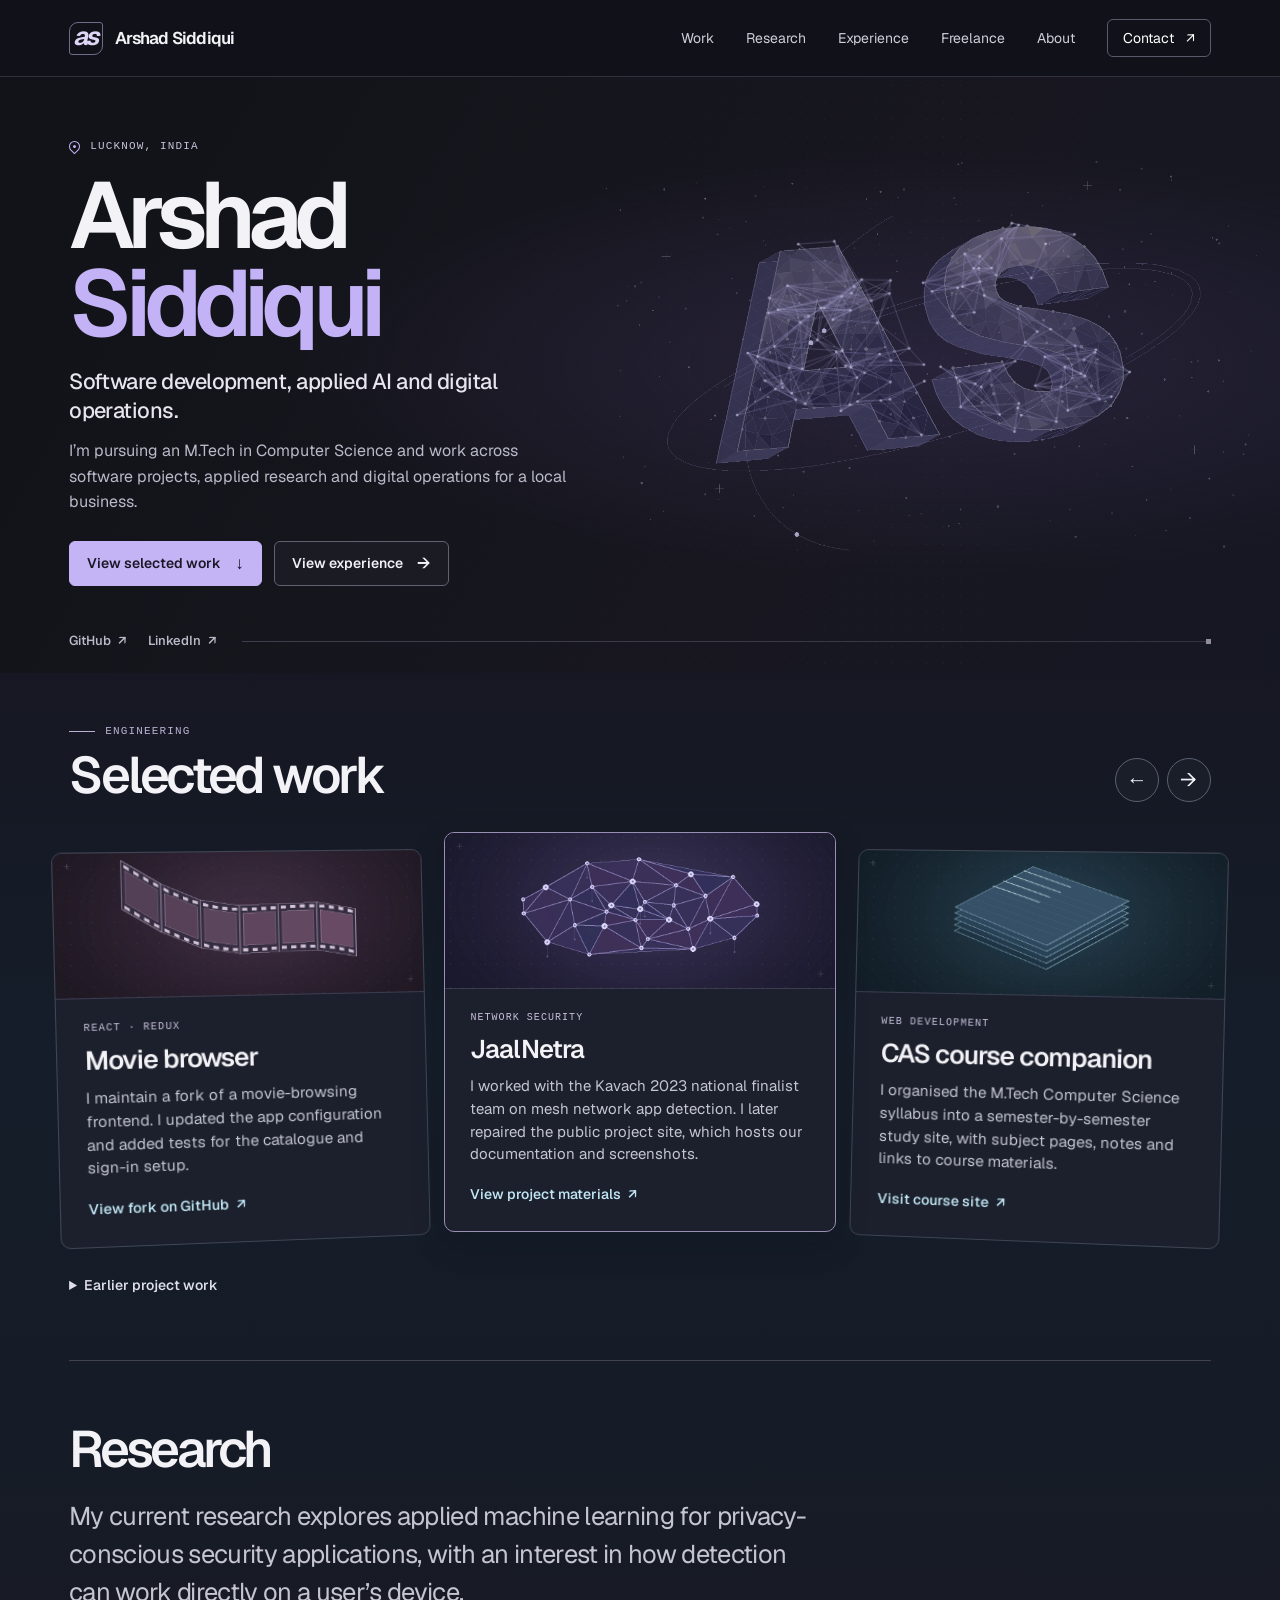
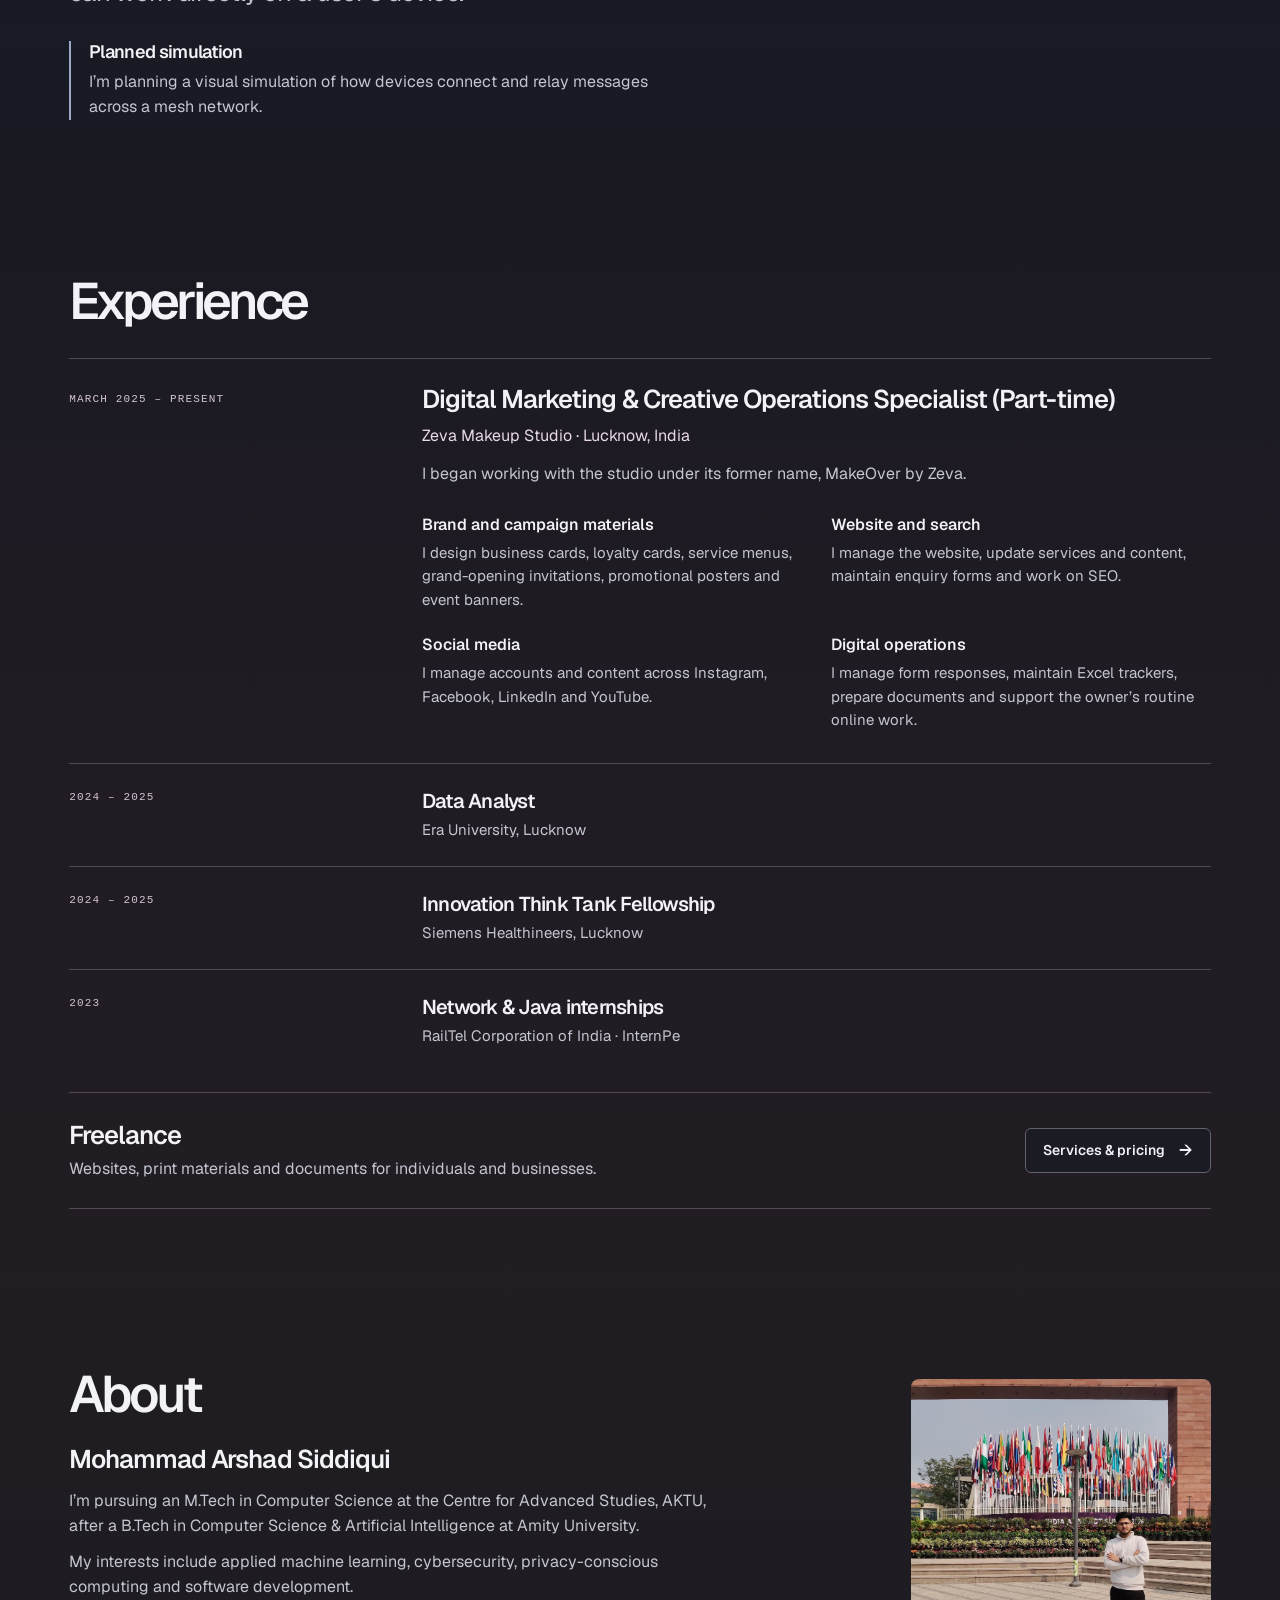
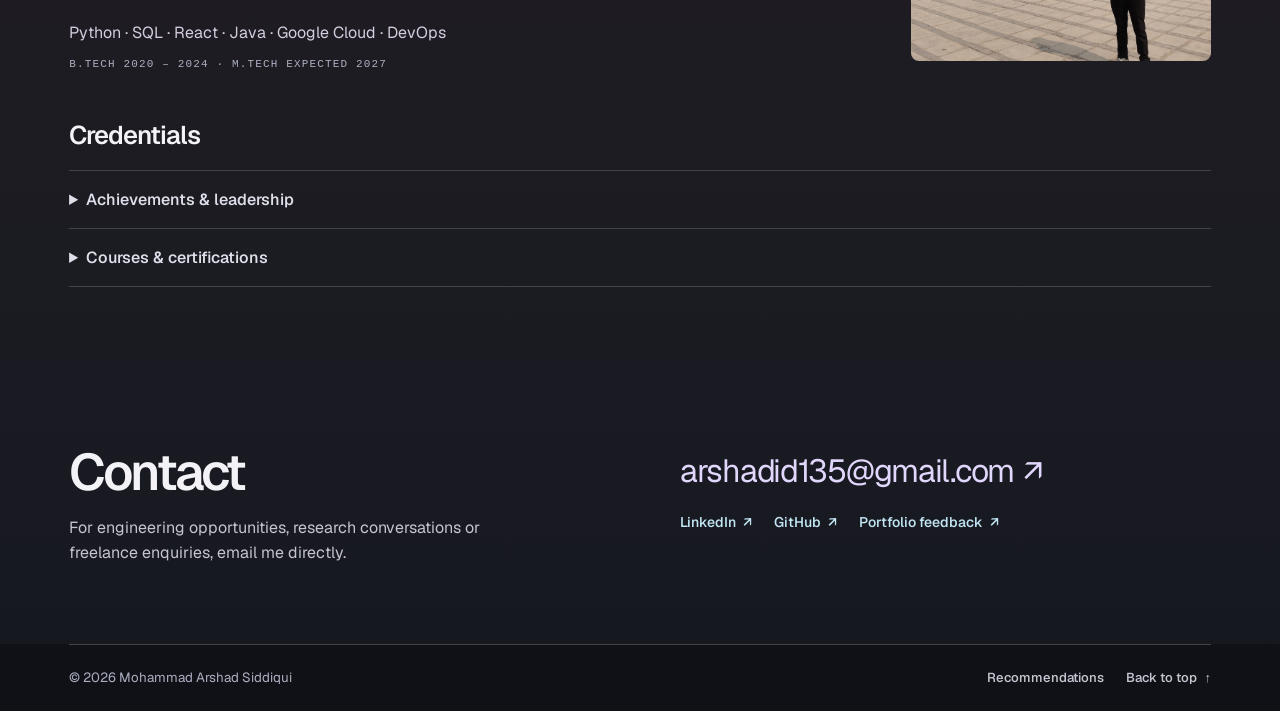
==== index.html @ 8e3adcab "Redesign portfolio for engineering and freelance review" ====
<!doctype html>
<html lang="en-IN">
<head>
  <meta charset="utf-8">
  <meta name="viewport" content="width=device-width, initial-scale=1">
  <meta name="theme-color" content="#111219">
  <meta name="description" content="Engineering projects, research, professional experience and freelance services by Arshad Siddiqui.">
  <title>Arshad Siddiqui — Software, applied AI and digital operations</title>
  <link rel="icon" href="assets/icon.png">
  <link rel="stylesheet" href="styles.css">
  <script src="site.js" defer></script>
  <script src="art.js" defer></script>
</head>
<body class="home-page" id="top">
  <a class="skip" href="#main">Skip to content</a>
  <header class="masthead">
    <div class="wrap mast-inner">
      <a class="brand" href="#top" aria-label="Arshad Siddiqui, home"><span class="brand-mark" aria-hidden="true">as</span> Arshad Siddiqui</a>
      <button type="button" class="menu-toggle" aria-expanded="false" aria-controls="primary-nav" hidden>Menu <span class="hamburger" aria-hidden="true"></span></button>
      <nav id="primary-nav" aria-label="Main navigation">
        <a href="#work">Work</a>
        <a href="#research">Research</a>
        <a href="#experience">Experience</a>
        <a href="freelance.html">Freelance</a>
        <a href="#about">About</a>
        <a href="#contact" class="nav-contact">Contact <span aria-hidden="true">↗</span></a>
      </nav>
    </div>
  </header>
  <main id="main">
    <section class="hero" aria-labelledby="hero-title">
      <div class="wrap hero-inner">
        <div class="hero-copy">
          <p class="location"><span class="locator" aria-hidden="true"></span> Lucknow, India</p>
          <h1 id="hero-title">Arshad<br><span>Siddiqui</span></h1>
          <p class="discipline">Software development, applied AI and digital operations.</p>
          <p class="intro">I’m pursuing an M.Tech in Computer Science and work across software projects, applied research and digital operations for a local business.</p>
          <div class="actions"><a class="button primary" href="#work">View selected work <span aria-hidden="true">↓</span></a><a class="button" href="#experience">View experience <span aria-hidden="true">→</span></a></div>
        </div>
        <div class="hero-art" aria-hidden="true">
          <img class="monogram" src="assets/monogram.webp" width="1240" height="840" alt="" fetchpriority="high">
          <canvas class="formation" width="620" height="420"></canvas>
        </div>
      </div>
      <div class="wrap hero-foot"><div><a class="text-link" href="https://github.com/Arshad9999">GitHub <span aria-hidden="true">↗</span></a><a class="text-link" href="https://www.linkedin.com/in/arshad-siddiqui-284048225/">LinkedIn <span aria-hidden="true">↗</span></a></div><span class="technical-line" aria-hidden="true"></span></div>
    </section>
    <div class="work-research">
      <div class="ribbon-lane" aria-hidden="true"><div class="ribbon-pin"><img src="assets/ribbon.webp" alt="" width="600" height="400" loading="lazy"><canvas width="600" height="400"></canvas></div></div>
      <section class="wrap work" id="work" aria-labelledby="work-title">
        <div class="section-head"><div><p class="section-kicker">Engineering</p><h2 id="work-title">Selected work</h2></div>
          <div class="gallery-controls" hidden><button type="button" data-step="-1" aria-label="Previous project">←</button><button type="button" data-step="1" aria-label="Next project">→</button></div>
        </div>
        <div class="gallery" role="region" aria-label="Selected engineering projects">
          <article class="project-card">
            <img class="project-art" src="assets/jaalnetra.webp" width="1080" height="432" loading="lazy" alt="">
            <div class="project-copy">
              <p class="meta">Network security</p>
              <h3>JaalNetra</h3>
              <p>I worked with the Kavach 2023 national finalist team on mesh network app detection. I later repaired the public project site, which hosts our documentation and screenshots.</p>
              <a class="text-link" href="https://github.com/Arshad9999/JaalNetra">View project materials <span aria-hidden="true">↗</span></a>
            </div>
            <button type="button" class="select-card" aria-label="Select JaalNetra" hidden></button>
          </article>
          <article class="project-card">
            <img class="project-art" src="assets/course-companion.webp" width="1080" height="432" loading="lazy" alt="">
            <div class="project-copy">
              <p class="meta">Web development</p>
              <h3>CAS course companion</h3>
              <p>I organised the M.Tech Computer Science syllabus into a semester-by-semester study site, with subject pages, notes and links to course materials.</p>
              <a class="text-link" href="https://arshad9999.github.io/MTech-Cse-CAS-Course/">Visit course site <span aria-hidden="true">↗</span></a>
            </div>
            <button type="button" class="select-card" aria-label="Select CAS course companion" hidden></button>
          </article>
          <article class="project-card">
            <img class="project-art" src="assets/movie-browser.webp" width="1080" height="432" loading="lazy" alt="">
            <div class="project-copy">
              <p class="meta">React · Redux</p>
              <h3>Movie browser</h3>
              <p>I maintain a fork of a movie-browsing frontend. I updated the app configuration and added tests for the catalogue and sign-in setup.</p>
              <a class="text-link" href="https://github.com/Arshad9999/netflix2.0">View fork on GitHub <span aria-hidden="true">↗</span></a>
            </div>
            <button type="button" class="select-card" aria-label="Select Movie browser" hidden></button>
          </article>
        </div>
        <p class="sr-only gallery-status" aria-live="polite" aria-atomic="true"></p>
        <details class="earlier"><summary>Earlier project work</summary><p>I explored resource allocation for a Ministry of Steel supply-chain problem in the Smart India Hackathon, and machine learning classification for Parkinson’s and heart disease prediction.</p></details>
      </section>
      <section class="research wrap" id="research">
        <div class="research-copy"><h2>Research</h2>
          <p class="lead">My current research explores applied machine learning for privacy-conscious security applications, with an interest in how detection can work directly on a user’s device.</p>
          <div class="planned"><h3>Planned simulation</h3><p>I’m planning a visual simulation of how devices connect and relay messages across a mesh network.</p></div>
        </div>
      </section>
    </div>
    <section class="experience section" id="experience">
      <div class="wrap"><span id="journey"></span><h2>Experience</h2>
        <article class="role">
          <div class="role-date"><span class="meta">March 2025 – Present</span></div>
          <div><h3>Digital Marketing &amp; Creative Operations Specialist (Part-time)</h3>
            <p class="employer">Zeva Makeup Studio · Lucknow, India</p>
            <p>I began working with the studio under its former name, MakeOver by Zeva.</p>
            <dl class="scope">
              <div><dt>Brand and campaign materials</dt><dd>I design business cards, loyalty cards, service menus, grand-opening invitations, promotional posters and event banners.</dd></div>
              <div><dt>Website and search</dt><dd>I manage the website, update services and content, maintain enquiry forms and work on SEO.</dd></div>
              <div><dt>Social media</dt><dd>I manage accounts and content across Instagram, Facebook, LinkedIn and YouTube.</dd></div>
              <div><dt>Digital operations</dt><dd>I manage form responses, maintain Excel trackers, prepare documents and support the owner’s routine online work.</dd></div>
            </dl>
          </div>
        </article>
        <div class="history">
          <div><span class="meta">2024 – 2025</span><div><h3>Data Analyst</h3><p>Era University, Lucknow</p></div></div>
          <div><span class="meta">2024 – 2025</span><div><h3>Innovation Think Tank Fellowship</h3><p>Siemens Healthineers, Lucknow</p></div></div>
          <div><span class="meta">2023</span><div><h3>Network &amp; Java internships</h3><p>RailTel Corporation of India · InternPe</p></div></div>
        </div>
        <div class="freelance-band"><div><h3>Freelance</h3><p>Websites, print materials and documents for individuals and businesses.</p></div><a class="button" href="freelance.html">Services &amp; pricing <span aria-hidden="true">→</span></a></div>
      </div>
    </section>
    <section class="section about" id="about"><div class="wrap">
      <div class="bio"><div><h2>About</h2><h3>Mohammad Arshad Siddiqui</h3>
        <p>I’m pursuing an M.Tech in Computer Science at the Centre for Advanced Studies, AKTU, after a B.Tech in Computer Science &amp; Artificial Intelligence at Amity University.</p>
        <p>My interests include applied machine learning, cybersecurity, privacy-conscious computing and software development.</p>
        <p class="tools-list">Python · SQL · React · Java · Google Cloud · DevOps</p>
        <p class="meta">B.Tech 2020 – 2024 · M.Tech expected 2027</p></div>
        <img src="arshad.jpeg" alt="Arshad Siddiqui at Bharat Mandapam in New Delhi" width="320" height="340" loading="lazy">
      </div>
      <div class="credentials" id="credentials"><h3>Credentials</h3>
        <details><summary>Achievements &amp; leadership</summary><ul class="credential-list">
          <li><strong>National finalist, team project</strong><span>National Kavach Cybersecurity Hackathon 2023</span></li>
          <li><strong>Winner</strong><span>Innovation Think Tank Capacity Building Program 2024 · Siemens Healthineers Global &amp; Era University</span></li>
          <li><strong>2nd runner-up</strong><span>WRO Olympiad · WRO Hellas &amp; Regional Science City</span></li>
          <li><strong>Alumni representative</strong><span>Invited guest of honor at Amity University Convocation</span></li>
          <li><strong>Participant</strong><span>INDIA AI Pre-Summit Engagement 2026</span></li>
          <li><strong>Campus head coordinator</strong><span>Regional Science City, Lucknow campus</span></li>
          <li><strong>Assistant to Dr. Sudhir Srivastava</strong><span>CAS-AKTU, Lucknow</span></li>
        </ul></details>
        <details><summary>Courses &amp; certifications</summary><p>These links open the provider’s course or programme page.</p><ul class="credential-list certifications">
          <li><a href="https://www.coursera.org/professional-certificates/google-data-analytics" target="_blank" rel="noopener noreferrer"><strong>Google Data Analytics Specialization</strong><span>Google &amp; Coursera ↗</span></a></li>
          <li><a href="https://www.coursera.org/professional-certificates/ibm-data-science" target="_blank" rel="noopener noreferrer"><strong>IBM Data Science</strong><span>IBM &amp; Coursera ↗</span></a></li>
          <li><a href="https://www.coursera.org/professional-certificates/meta-front-end-developer" target="_blank" rel="noopener noreferrer"><strong>Meta Front-End Developer</strong><span>Meta &amp; Coursera ↗</span></a></li>
          <li><a href="https://analytics.google.com/analytics/academy/" target="_blank" rel="noopener noreferrer"><strong>Advanced Google Analytics</strong><span>Google Analytics Academy ↗</span></a></li>
          <li><a href="https://www.udemy.com/course/decodingdevops/" target="_blank" rel="noopener noreferrer"><strong>DevOps Beginners to Advanced</strong><span>Udemy ↗</span></a></li>
          <li><a href="https://www.coursera.org/specializations/python-3-programming" target="_blank" rel="noopener noreferrer"><strong>Python 3 Programming Specialization</strong><span>University of Michigan &amp; Coursera ↗</span></a></li>
          <li><a href="https://codered.eccouncil.org/course/ethical-hacking-essentials" target="_blank" rel="noopener noreferrer"><strong>Ethical Hacking Essentials</strong><span>EC-Council ↗</span></a></li>
          <li><a href="https://www.netacad.com/courses/os-it/ndg-linux-essentials" target="_blank" rel="noopener noreferrer"><strong>Linux Training — NDG Linux Essentials</strong><span>Cisco Networking Academy ↗</span></a></li>
        </ul></details>
      </div>
    </div></section>
    <section class="section contact" id="contact"><div class="wrap contact-grid">
      <div><h2>Contact</h2><p>For engineering opportunities, research conversations or freelance enquiries, email me directly.</p></div>
      <div><a class="email" href="mailto:arshadid135@gmail.com">arshadid135@gmail.com <span aria-hidden="true">↗</span></a>
      <div class="links"><a class="text-link" href="https://www.linkedin.com/in/arshad-siddiqui-284048225/">LinkedIn <span aria-hidden="true">↗</span></a><a class="text-link" href="https://github.com/Arshad9999">GitHub <span aria-hidden="true">↗</span></a><a class="text-link" href="https://docs.google.com/forms/d/e/1FAIpQLSdee4cFiQqP_PG-kN9KWzv3sLzrkK9yNofzLFvuTc5yZTrLYQ/viewform?usp=publish-editor">Portfolio feedback <span aria-hidden="true">↗</span></a></div></div>
    </div></section>
  </main>
  <footer class="wrap site-footer">
    <small>© 2026 Mohammad Arshad Siddiqui</small>
    <div><a href="recommendations.html">Recommendations</a><a href="#top">Back to top <span aria-hidden="true">↑</span></a></div>
  </footer>
</body>
</html>
---- styles.css ----
@font-face {
  font-family: Geist;
  src: url("assets/geist-latin.woff2") format("woff2");
  font-style: normal;
  font-weight: 100 900;
  font-display: swap;
}
:root {
  color-scheme: dark;
  --ink: #101117;
  --text: #f3f2f6;
  --body: #c4c5d0;
  --quiet: #acafc1;
  --lavender: #c3b3f6;
  --ice: #c1e5f3;
  --line: #41424e;
  --gutter: clamp(20px, 5.4vw, 88px);
  --mono: ui-monospace, "SFMono-Regular", Consolas, monospace;
}
* { box-sizing: border-box; }
html { scroll-padding-top: 20px; }
body { margin: 0; font: 400 16px/1.58 Geist, Arial, sans-serif; color: var(--text); background: var(--ink); }
.wrap { width: min(1240px, calc(100% - var(--gutter) * 2)); margin-inline: auto; }
img, canvas { display: block; max-width: 100%; }
a { color: var(--ice); text-underline-offset: .22em; }
a:hover { color: white; }
button { color: inherit; font: inherit; cursor: pointer; }
[hidden] { display: none !important; }
:focus-visible { outline: 3px solid #a4efff; outline-offset: 4px; }
::selection { background: #ac99db; color: #15121e; }
h1, h2, h3, p, dl, dd { margin: 0; }
h1, h2, h3 { text-wrap: balance; }
h1, h2 { font-weight: 575; line-height: 1.03; letter-spacing: -.061em; }
h2 { font-size: clamp(36px, 4vw, 58px); }
h3 { font-size: clamp(20px, 2vw, 29px); line-height: 1.22; font-weight: 580; letter-spacing: -.038em; }
p, dd { color: var(--body); }
.sr-only, .skip:not(:focus) { position: absolute; height: 1px; width: 1px; padding: 0; overflow: hidden; clip-path: inset(50%); white-space: nowrap; }
.skip:focus { position: fixed; left: 1rem; top: 1rem; z-index: 10; background: var(--ink); padding: .7rem 1rem; }
.masthead { background: #111219; border-bottom: 1px solid #30313c; position: relative; z-index: 5; }
.mast-inner { min-height: 76px; display: flex; align-items: center; justify-content: space-between; gap: 26px; }
.brand { color: var(--text); display: inline-flex; align-items: center; gap: 12px; text-decoration: none; font-size: 17px; font-weight: 620; letter-spacing: -.045em; white-space: nowrap; }
.brand-mark { width: 34px; height: 33px; border: 1px solid #716b89; color: #dfd5f7; border-radius: 9px 3px; display: grid; place-items: center; line-height: 1; padding-right: 4px; padding-bottom: 3px; font-size: 25px; font-style: italic; letter-spacing: -.13em; font-weight: 650; }
#primary-nav { display: flex; align-items: center; gap: clamp(17px, 2.5vw, 37px); }
#primary-nav a { min-height: 44px; display: inline-flex; align-items: center; font-size: 14px; color: #ceced8; text-decoration: none; }
#primary-nav a:hover, #primary-nav a[aria-current] { color: var(--lavender); text-decoration: underline; }
#primary-nav .nav-contact { min-height: 38px; gap: 12px; padding: 4px 15px; border: 1px solid #5b596a; border-radius: 6px; color: white; }
.menu-toggle { display: none; }
.hero {
  background: radial-gradient(ellipse at 73% 48%, #28233a 0%, transparent 48%), linear-gradient(120deg,#121319 10%,#181720 65%,#151723 100%);
  position: relative; overflow: clip;
}
.hero::before { content: ""; position: absolute; inset: 0; pointer-events: none; background-image: radial-gradient(#8c89a333 .7px,transparent .8px); background-size: 17px 17px; mask-image: linear-gradient(92deg,transparent 20%,#0009 73%,transparent); }
.hero-inner { display: grid; grid-template-columns: 1fr 1fr; align-items: center; position: relative; padding-block: clamp(42px,4.8vw,74px) clamp(32px,3.5vw,58px); }
.hero-copy { z-index: 1; }
.location, .meta, .section-kicker, .rec-tag { font: 500 11px/1.5 var(--mono); text-transform: uppercase; letter-spacing: .105em; color: var(--quiet); }
.location { display: flex; align-items: center; gap: 10px; color: #c9c2d9; }
.locator { width: 11px; height: 11px; display: inline-block; border: 1px solid var(--lavender); border-radius: 50% 50% 50% 0; transform: rotate(-45deg); position: relative; }
.locator::after { content: ""; position: absolute; inset: 3px; background: var(--lavender); border-radius: 50%; }
.hero h1 { margin: 17px 0 19px; font-size: clamp(78px, 7.3vw, 115px); line-height: .94; letter-spacing: -.072em; font-weight: 620; }
.hero h1 span { color: var(--lavender); }
.discipline { font-size: clamp(19px,1.7vw,25px); line-height: 1.35; color: #e8e5ef; max-width: 500px; letter-spacing: -.025em; font-weight: 480; }
.intro { color: #b9b9c9; margin-top: 13px; max-width: 500px; line-height: 1.58; }
.actions, .links { display: flex; flex-wrap: wrap; gap: 12px; align-items: center; }
.hero .actions, .sub-hero .actions { margin-top: 27px; }
.button { display: inline-flex; min-height: 45px; align-items: center; justify-content: center; gap: 14px; border: 1px solid #626170; border-radius: 6px; padding: 9px 17px; color: #f3f0f9; background: #1b1b24; font-size: 14px; font-weight: 570; line-height: 1.4; text-decoration: none; }
.button span { font-size: 17px; }
.button:hover { background: #302d3d; border-color: #a398ba; }
.button.primary { background: #c5b4f5; border-color: #c5b4f5; color: #191625; }
.button.primary:hover { background: #ddd0ff; }
.hero-art { width: 114%; margin-left: -6%; position: relative; aspect-ratio: 620/420; pointer-events: none; background: url("assets/construction.webp") center/contain no-repeat; }
.hero-art img, .hero-art canvas { position: absolute; inset: 0; width: 100%; height: 100%; }
.hero-foot { position: relative; display: flex; align-items: center; gap: 26px; padding-bottom: 22px; }
.hero-foot > div, .links { display: flex; gap: 22px; }
.text-link, .site-footer a { display: inline-flex; align-items: center; gap: 7px; color: var(--ice); font-weight: 540; font-size: 14px; text-decoration: none; }
.text-link:hover, .site-footer a:hover { text-decoration: underline; }
.hero-foot .text-link { color: #bcbac9; font-size: 13px; }
.technical-line { display: block; flex: 1; height: 1px; background: linear-gradient(90deg,#403e4b,#33333f); position: relative; }
.technical-line::after { content: ""; position: absolute; right: 0; bottom: -2px; background: #918b9e; width: 5px; height: 5px; }
.work-research { background: linear-gradient(#161722,#141d29 31%,#151c27 65%,#1a1922); position: relative; isolation: isolate; overflow: clip; }
.work { padding-block: 50px 52px; position: relative; }
.section-head { display: flex; align-items: end; justify-content: space-between; gap: 20px; margin-bottom: 30px; }
.section-kicker { display: flex; align-items: center; gap: 10px; color: #b9b0d4; margin-bottom: 9px; }
.section-kicker::before { content: ""; width: 26px; height: 1px; background: #b9b0d4; }
.gallery-controls { display: flex; gap: 8px; }
.gallery-controls button { min-height: 44px; min-width: 44px; border-radius: 50%; border: 1px solid #5b6172; background: #191e29; color: var(--text); font-size: 21px; line-height: 1; }
.gallery-controls button:hover { border-color: var(--lavender); background: #303342; }
.gallery { display: grid; grid-template-columns: repeat(3,minmax(0,1fr)); gap: 16px; align-items: stretch; perspective: 1600px; }
.project-card { border: 1px solid #404655; border-radius: 10px; overflow: hidden; background: #1b202c; position: relative; }
.project-art { width: 100%; height: auto; aspect-ratio: 2.5; object-fit: cover; border-bottom: 1px solid #3c3c50; }
.project-copy { padding: 21px clamp(17px,2vw,28px) 24px; }
.project-copy .meta { font-size: 10px; color: #c7bfdc; margin-bottom: 9px; }
.project-copy h3 { margin-bottom: 10px; }
.project-copy > p:not(.meta) { font-size: 15px; line-height: 1.52; }
.project-copy .text-link { margin-top: 17px; }
.select-card { position: absolute; inset: 0; border: 0; border-radius: inherit; background: transparent; }
.select-card:focus-visible { outline-offset: -5px; }
.project-card:has(.select-card:hover:not([hidden])) { border-color: #9c9aad; }
.earlier { margin-top: 30px; max-width: 700px; }
summary { cursor: pointer; color: #dfdfeb; padding-block: 12px; font-weight: 550; }
.earlier summary { font-size: 14px; }
details p { padding: 0 0 15px; }
.ribbon-lane { position: absolute; inset: 0 0 0 auto; width: 30%; pointer-events: none; z-index: -1; }
.ribbon-pin { position: sticky; top: 17vh; width: 105%; margin-left: 18%; aspect-ratio: 3/2; }
.ribbon-pin img, .ribbon-pin canvas { position: absolute; inset: 0; width: 100%; height: 100%; object-fit: contain; }
.research { border-top: 1px solid var(--line); padding-block: 62px 76px; }
.research-copy { width: min(66%,740px); }
.lead { font-size: clamp(20px,2vw,29px); letter-spacing: -.026em; line-height: 1.47; }
.research .lead { margin: 23px 0 30px; }
.planned { padding-left: 18px; border-left: 2px solid #9aa9ca; max-width: 600px; }
.planned h3 { font-size: 18px; margin-bottom: 6px; }
.section { padding-block: clamp(50px,6.2vw,92px); }
.experience { background: linear-gradient(#1a1922,#211c24 55%,#211d22); }
.role, .history > div { display: grid; grid-template-columns: minmax(160px,.75fr) minmax(0,2fr); gap: 5%; border-top: 1px solid #504852; padding-block: 25px; }
.role { margin-top: 30px; }
.role h3 { max-width: 730px; }
.role-date .meta, .history .meta { color: #d4c4d3; }
.employer { margin: 8px 0 13px; color: #e7d9e5; }
.scope { display: grid; grid-template-columns: 1fr 1fr; gap: 20px 30px; margin-block: 25px 6px; }
.scope dt { font-weight: 570; margin-bottom: 4px; }
.scope dd, .history p { font-size: 15px; }
.history h3 { font-size: 20px; margin-bottom: 4px; }
.freelance-band { display: flex; align-items: center; justify-content: space-between; gap: 22px; padding: 27px 0; border-block: 1px solid #514a53; margin-top: 20px; }
.freelance-band h3 { margin-bottom: 4px; }
.freelance-band .button { flex-shrink: 0; }
.about { background: linear-gradient(#211d22,#1a1b22); }
.bio { display: grid; grid-template-columns: minmax(0,1.4fr) minmax(0,.66fr); gap: clamp(24px,8vw,125px); align-items: center; }
.bio h3 { margin: 24px 0 12px; }
.bio p { max-width: 650px; margin-top: 11px; }
.bio img { justify-self: end; width: min(100%,300px); height: clamp(215px,22vw,305px); object-fit: cover; object-position: 50% 43%; border-radius: 8px; }
.bio .tools-list { color: #d6ccdf; margin-top: 20px; }
.credentials { margin-top: 48px; }
.credentials h3 { margin-bottom: 18px; }
.credentials details { border-top: 1px solid var(--line); }
.credentials details:last-child { border-bottom: 1px solid var(--line); }
.credentials summary { padding-block: 16px; }
.credential-list { display: grid; grid-template-columns: 1fr 1fr; gap: 15px 25px; margin: 0; padding: 4px 0 22px; list-style: none; }
.credential-list strong, .credential-list span { display: block; }
.credential-list strong { font-weight: 570; }
.credential-list span { color: var(--quiet); font-size: 14px; }
.certifications a { text-decoration: none; }
.certifications a:hover { text-decoration: underline; }
.contact { background: linear-gradient(#1a1b22,#161820); }
.contact-grid, .split-heading { display: grid; grid-template-columns: 1fr 1fr; align-items: start; gap: 7%; }
.contact h2 { margin-bottom: 16px; }
.contact p { max-width: 450px; }
.email { display: inline-flex; align-items: center; gap: 9px; color: #e1d6fb; font-size: clamp(19px,2.5vw,34px); text-decoration: none; letter-spacing: -.04em; }
.contact .links { margin-top: 15px; }
.site-footer { display: flex; align-items: center; justify-content: space-between; gap: 16px; padding-block: 22px; border-top: 1px solid var(--line); color: var(--quiet); }
.site-footer > div { display: flex; gap: 22px; }
.site-footer a { color: var(--body); font-size: 13px; }
.freelance-page { background: linear-gradient(145deg,#171720,#251f28 40%,#171a22); }
.sub-hero, .rec-intro { padding: clamp(48px,7vw,110px) 0 43px; }
.sub-hero h1, .rec-intro h1 { font-size: clamp(42px,6.5vw,92px); margin-bottom: 21px; overflow-wrap: anywhere; }
.sub-hero .lead { max-width: 750px; }
.sub-section { border-top: 1px solid var(--line); padding-block: 40px 60px; }
.split-heading { align-items: end; margin-bottom: 25px; }
.service-list { border-top: 1px solid var(--line); }
.service { padding: 21px 0; border-bottom: 1px solid var(--line); display: flex; align-items: start; justify-content: space-between; gap: 20px; }
.service h3, .booking-steps h3 { font-size: 22px; margin-bottom: 5px; }
.service strong { font-weight: 550; color: #e6d4ee; white-space: nowrap; }
.fine-print, .terms { max-width: 790px; margin-top: 22px; }
.booking-steps { display: grid; grid-template-columns: 1fr 1fr; gap: 6%; border-block: 1px solid var(--line); padding-block: 25px; }
.booking-steps .button { margin-top: 15px; }
.upi-id { margin-top: 12px; }
.upi-id strong { font: 500 14px/1.5 var(--mono); color: var(--text); }
.terms + .links { margin-top: 15px; }
.recommendations-page { background: linear-gradient(#171720,#17202a 55%,#1b1921); }
.rec-wrap { width: min(1240px, calc(100% - var(--gutter) * 2)); margin-inline: auto; }
.rec-intro { max-width: 870px; padding-bottom: 0; }
.rec-intro > p { max-width: 720px; margin-bottom: 10px; }
.rec-notice { font-size: 14px; color: var(--quiet); }
.rec-nav, .rec-links { display: flex; flex-wrap: wrap; gap: 10px 20px; }
.rec-nav { padding: 25px 0 36px; }
.rec-nav a, .rec-links a, .rec-source a { color: var(--ice); font-size: 14px; }
.rec-section { padding: 35px 0; border-top: 1px solid var(--line); }
.rec-heading { display: flex; justify-content: space-between; align-items: end; gap: 20px; margin-bottom: 16px; }
.rec-heading h2, .rec-feedback h2 { font-size: clamp(27px,3vw,43px); margin-bottom: 10px; }
.rec-grid { display: grid; grid-template-columns: repeat(auto-fit,minmax(min(100%,240px),1fr)); gap: 15px; }
.rec-card { background: #1c222d; border: 1px solid var(--line); border-radius: 8px; padding: 20px; }
.rec-card h3 { font-size: 20px; margin: 7px 0; }
.rec-links { margin-top: 15px; }
.rec-feedback { padding: 30px 0 50px; border-top: 1px solid var(--line); }
.rec-feedback .button { margin-top: 15px; }
@media (min-width: 821px) {
  .gallery.ready { grid-template-columns: 1fr 1.1fr 1fr; gap: 18px; align-items: center; }
  .ready .project-card { grid-row: 1; }
  .project-card[data-slot="left"] { grid-column: 1; transform: translateY(10px) rotateY(7deg) rotateZ(-1.4deg); transform-origin: right center; }
  .project-card[data-slot="center"] { grid-column: 2; border-color: #998eb3; z-index: 1; box-shadow: 0 12px 32px #080b142b; }
  .project-card[data-slot="right"] { grid-column: 3; transform: translateY(10px) rotateY(-7deg) rotateZ(1.4deg); transform-origin: left center; }
}
@media (max-width: 820px) {
  .mast-inner { min-height: 62px; flex-wrap: wrap; gap: 0 15px; }
  .mast-inner:has(.menu-toggle[hidden]) { padding-block: 10px; }
  .menu-toggle { display: flex; align-items: center; gap: 9px; min-height: 44px; padding: 6px 2px 6px 12px; background: transparent; border: 0; font-size: 14px; }
  .hamburger { width: 18px; height: 8px; border-block: 1px solid currentColor; }
  #primary-nav { flex-wrap: wrap; justify-content: flex-start; gap: 0 20px; flex-basis: 100%; }
  .menu-toggle:not([hidden])[aria-expanded="false"] + #primary-nav { display: none; }
  .menu-toggle[aria-expanded="true"] + #primary-nav { padding-bottom: 12px; }
  .hero-inner { grid-template-columns: 1.16fr .84fr; }
  .hero h1 { font-size: clamp(60px,9.4vw,80px); }
  .gallery, .gallery.ready { grid-template-columns: 1fr; }
  .project-card { display: grid; grid-template-columns: .8fr 1fr; align-items: stretch; }
  .project-art { height: 100%; object-fit: cover; border-bottom: 0; }
  .gallery-controls, .select-card { display: none; }
  .ribbon-lane { width: 33%; }
}
@media (max-width: 620px) {
  :root { --gutter: 20px; }
  .hero-inner { display: block; padding: 32px 0 23px; }
  .hero h1 { font-size: clamp(53px,12.7vw,77px); margin: 17px 0 18px; }
  .hero-art { position: absolute; right: -9px; top: 31px; width: 45%; max-width: 225px; margin: 0; }
  .hero-copy { position: relative; }
  .discipline { font-size: 19px; max-width: 400px; }
  .intro { font-size: 15px; margin-top: 10px; }
  .hero .actions { margin-top: 20px; gap: 8px; }
  .button { padding: 9px 12px; gap: 8px; font-size: 13px; }
  .hero-foot { padding-bottom: 17px; gap: 16px; }
  .work { padding-block: 35px; }
  .section-head { margin-bottom: 20px; }
  .gallery { gap: 18px; }
  .project-card { display: block; }
  .project-art { height: auto; border-bottom: 1px solid var(--line); }
  .project-copy { padding: 18px; }
  .ribbon-lane { top: auto; bottom: 0; height: 94px; width: 155px; right: var(--gutter); }
  .ribbon-pin { position: static; width: 100%; height: 100%; margin: 0; }
  .research { padding-block: 36px 104px; }
  .research-copy { width: 100%; }
  .scope, .role, .history > div, .bio, .credential-list, .contact-grid, .split-heading, .booking-steps { grid-template-columns: 1fr; gap: 15px; }
  .history > div { gap: 6px; }
  .freelance-band, .site-footer, .rec-heading { flex-direction: column; align-items: flex-start; }
  .bio img { justify-self: start; height: 210px; max-width: 250px; }
  .booking-steps { gap: 26px; }
  .service { flex-direction: column; gap: 6px; }
  .links { gap: 16px; }
  .rec-intro h1 { font-size: clamp(31px,8.4vw,51px); }
}
@media (prefers-reduced-motion: reduce) {
  *, *::before, *::after { scroll-behavior: auto !important; }
  .formation { display: none; }
}
.project-copy .text-link { position: relative; z-index: 1; }

@media (max-width: 360px) {
  .hero .actions .button { padding-inline: 9px; gap: 6px; font-size: 12px; }
}
@media (min-width: 621px) and (prefers-reduced-motion: reduce), (min-width: 621px) and (max-width: 820px) {
  .ribbon-lane { inset: auto 0 50px auto; }
  .ribbon-pin { position: relative; top: auto; }
}
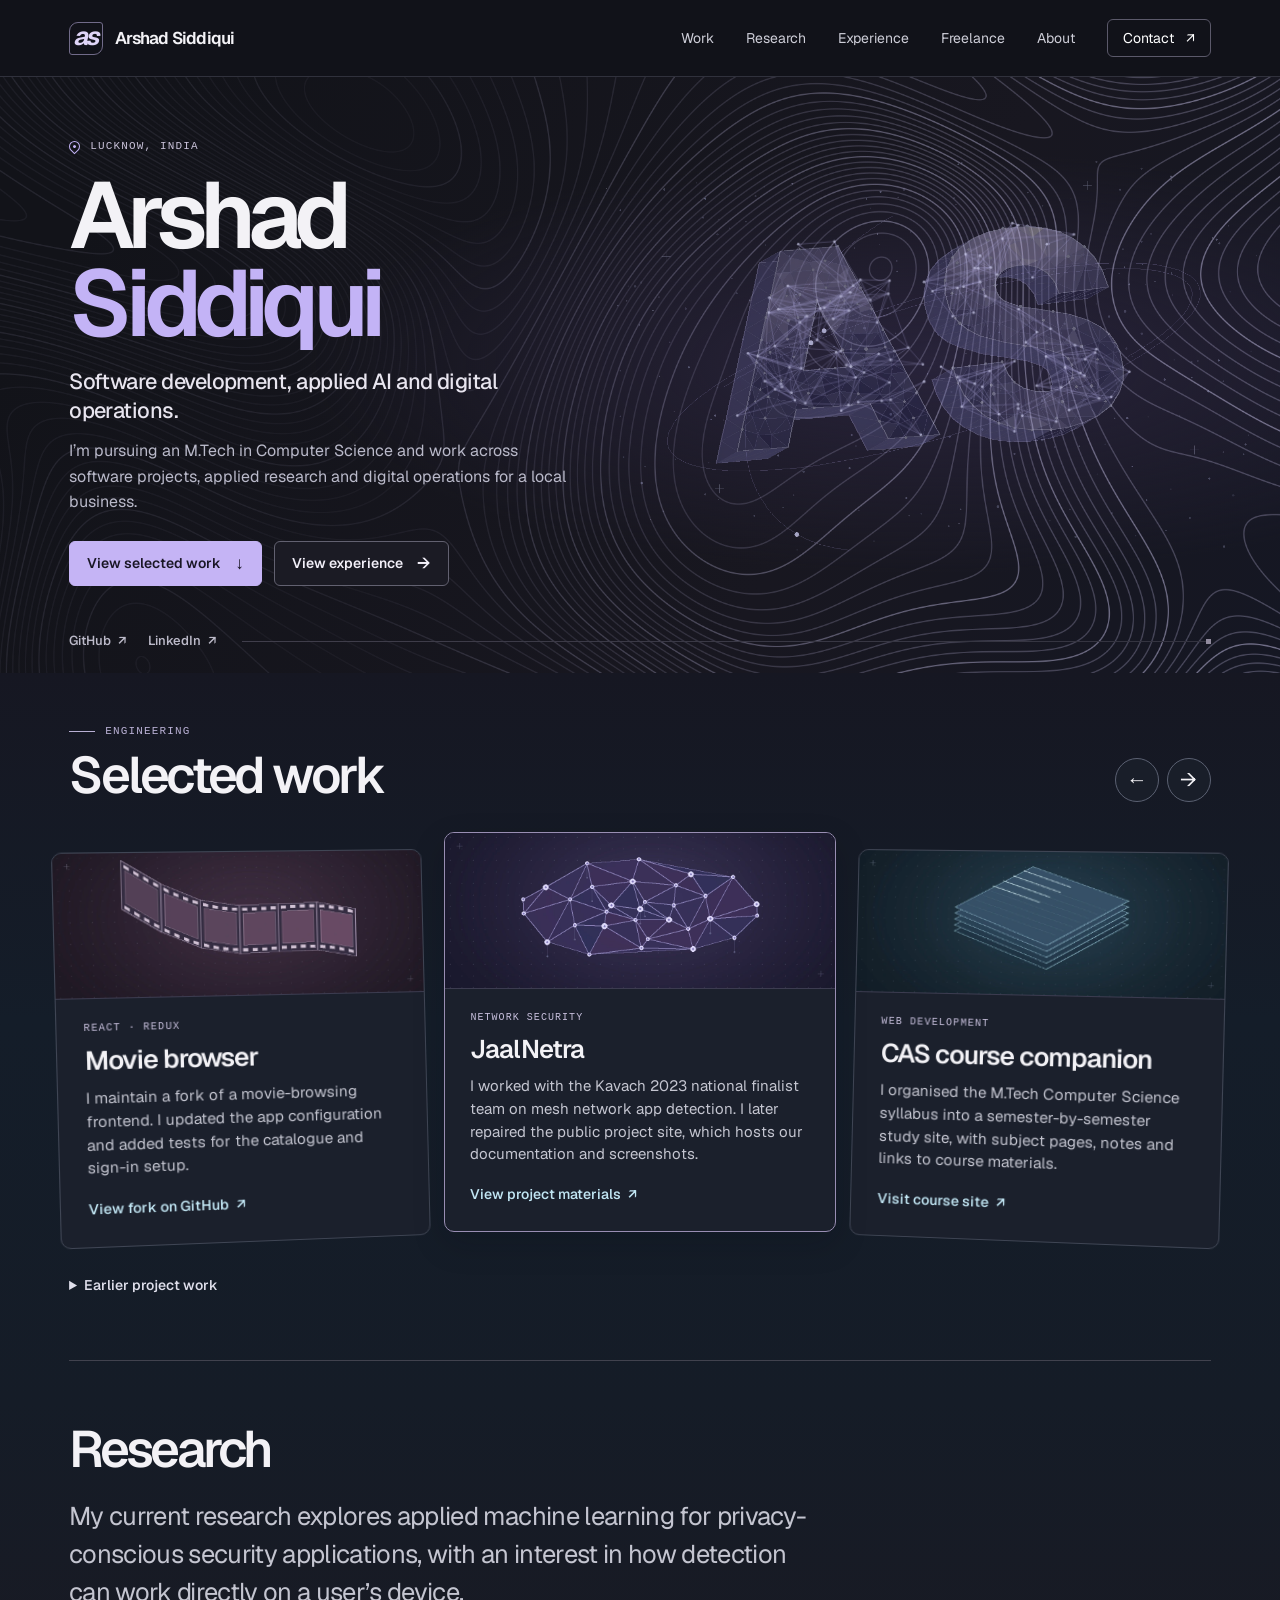
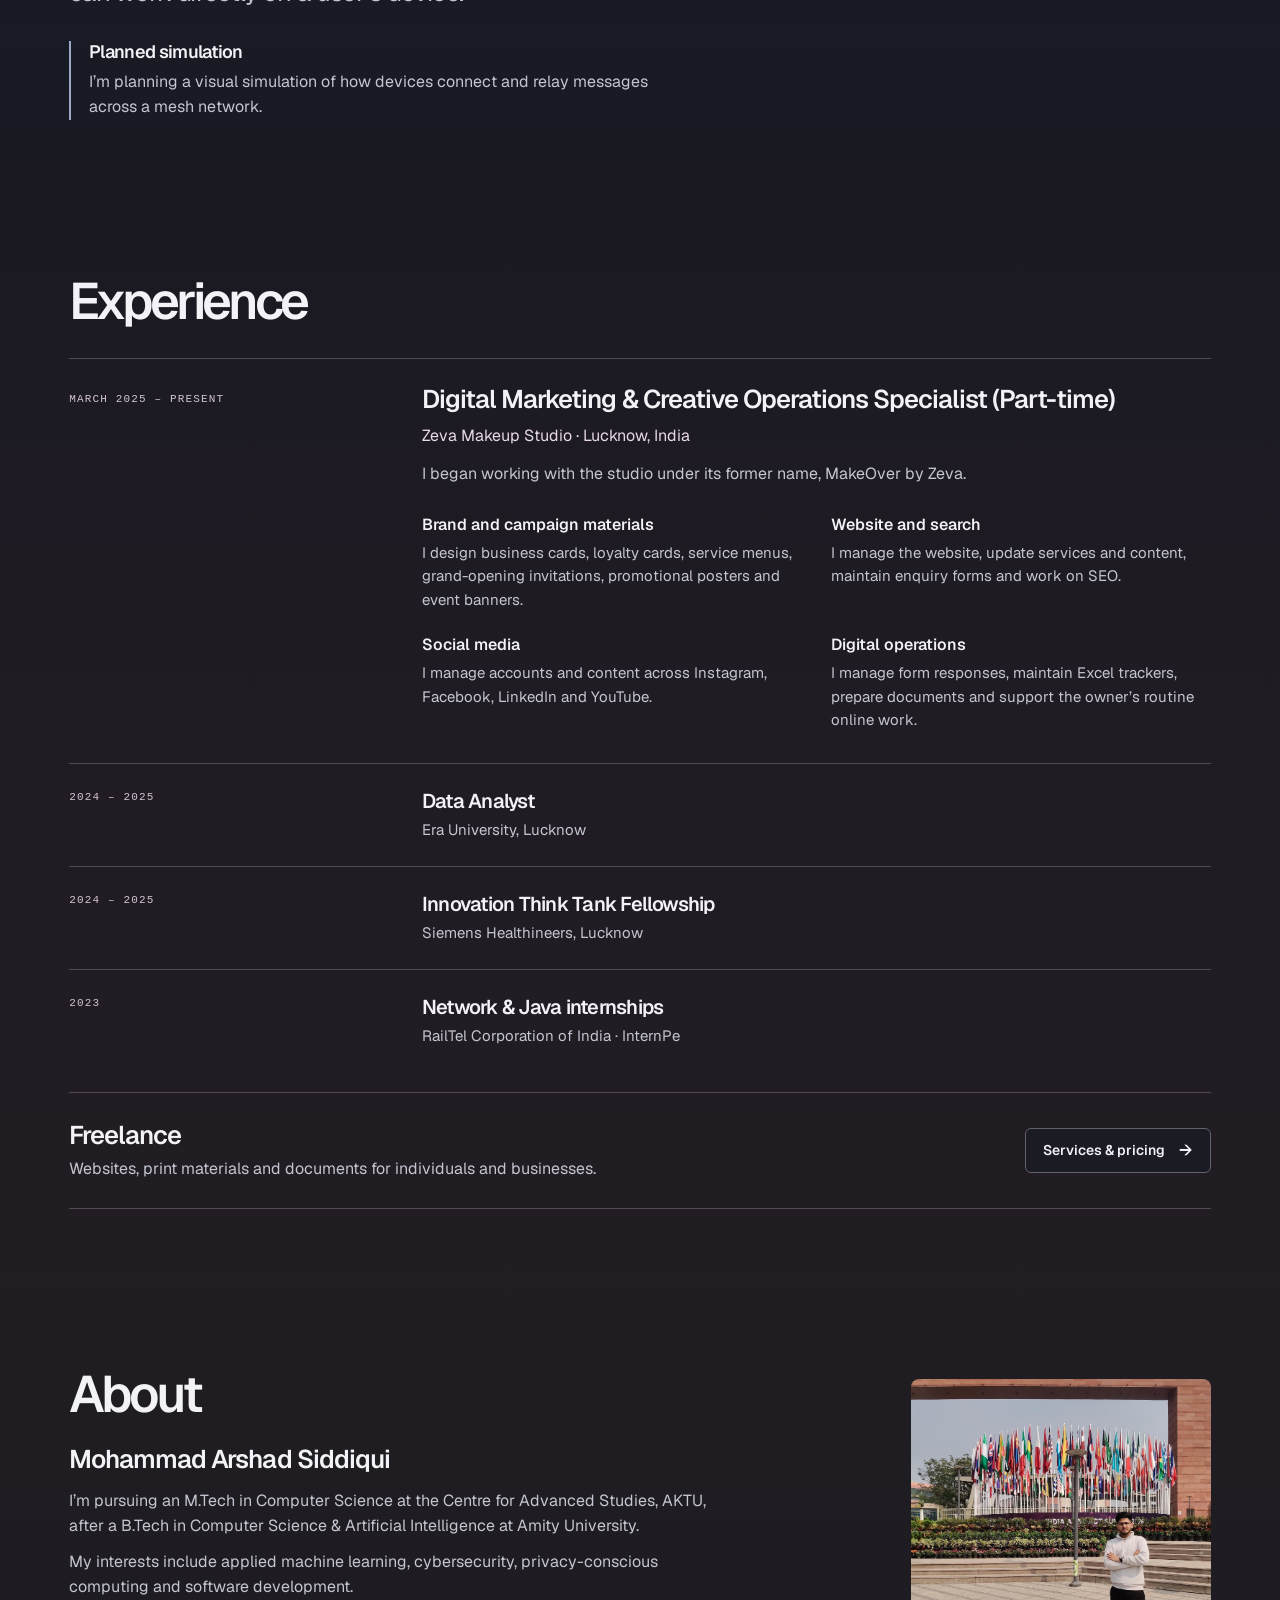
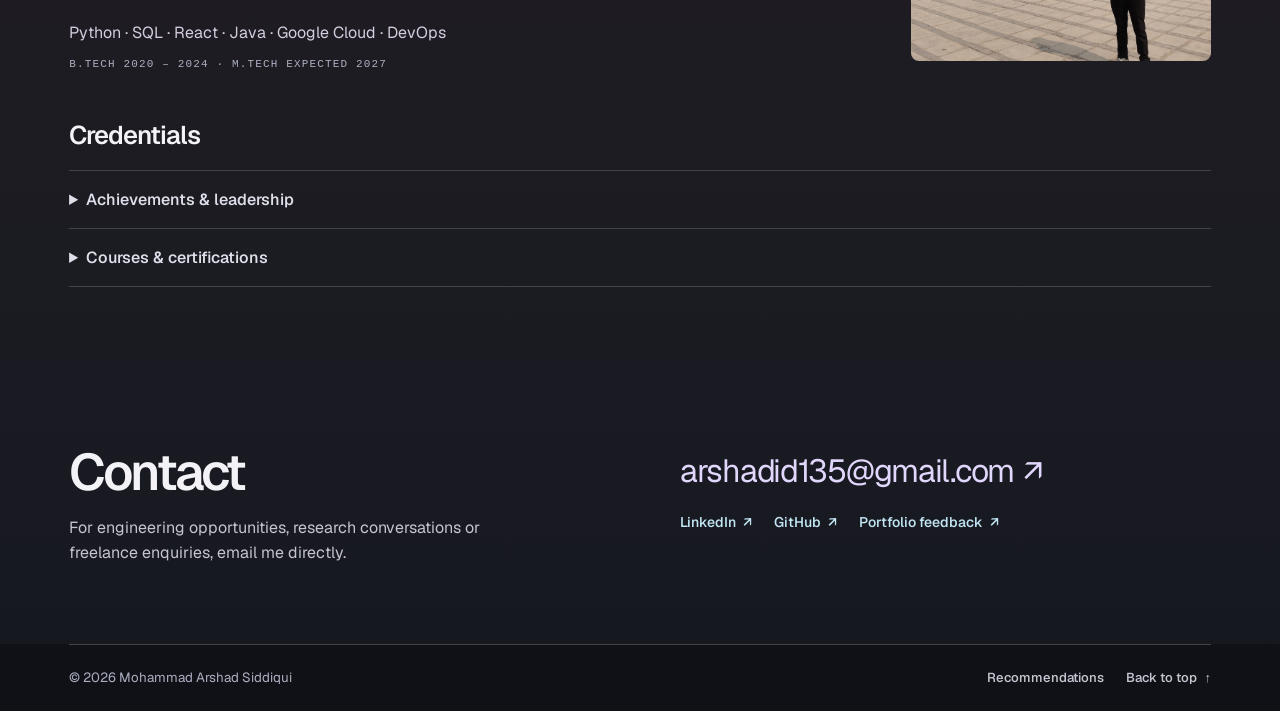
==== commit ffc61a6e: "Add contour-map hero and interactive pixel portrait" ====
--- a/index.html
+++ b/index.html
@@ -121,7 +121,11 @@
         <p>My interests include applied machine learning, cybersecurity, privacy-conscious computing and software development.</p>
         <p class="tools-list">Python · SQL · React · Java · Google Cloud · DevOps</p>
         <p class="meta">B.Tech 2020 – 2024 · M.Tech expected 2027</p></div>
-        <img src="arshad.jpeg" alt="Arshad Siddiqui at Bharat Mandapam in New Delhi" width="320" height="340" loading="lazy">
+        <div class="portrait">
+          <img src="arshad.jpeg" alt="Arshad Siddiqui at Bharat Mandapam in New Delhi" width="320" height="340" loading="lazy">
+          <canvas aria-hidden="true" hidden></canvas>
+          <button type="button" aria-label="Animate portrait pixels" hidden></button>
+        </div>
       </div>
       <div class="credentials" id="credentials"><h3>Credentials</h3>
         <details><summary>Achievements &amp; leadership</summary><ul class="credential-list">
--- a/styles.css
+++ b/styles.css
@@ -49,7 +49,14 @@
   background: radial-gradient(ellipse at 73% 48%, #28233a 0%, transparent 48%), linear-gradient(120deg,#121319 10%,#181720 65%,#151723 100%);
   position: relative; overflow: clip;
 }
-.hero::before { content: ""; position: absolute; inset: 0; pointer-events: none; background-image: radial-gradient(#8c89a333 .7px,transparent .8px); background-size: 17px 17px; mask-image: linear-gradient(92deg,transparent 20%,#0009 73%,transparent); }
+/* A static contour map stays visible when motion is reduced or scripts are unavailable. */
+.hero::before {
+  content: ""; position: absolute; inset: -18px; pointer-events: none;
+  background: url("assets/contours.webp") 68% center / cover no-repeat;
+  mask-image: linear-gradient(98deg, #0003 0%, #0002 32%, #000b 70%, #000e);
+  transform: translate(var(--contour-x, 0px), var(--contour-y, 0px));
+  transition: transform .6s ease-out;
+}
 .hero-inner { display: grid; grid-template-columns: 1fr 1fr; align-items: center; position: relative; padding-block: clamp(42px,4.8vw,74px) clamp(32px,3.5vw,58px); }
 .hero-copy { z-index: 1; }
 .location, .meta, .section-kicker, .rec-tag { font: 500 11px/1.5 var(--mono); text-transform: uppercase; letter-spacing: .105em; color: var(--quiet); }
@@ -126,7 +133,14 @@
 .bio { display: grid; grid-template-columns: minmax(0,1.4fr) minmax(0,.66fr); gap: clamp(24px,8vw,125px); align-items: center; }
 .bio h3 { margin: 24px 0 12px; }
 .bio p { max-width: 650px; margin-top: 11px; }
-.bio img { justify-self: end; width: min(100%,300px); height: clamp(215px,22vw,305px); object-fit: cover; object-position: 50% 43%; border-radius: 8px; }
+.portrait { position: relative; justify-self: end; width: min(100%,300px); height: clamp(215px,22vw,305px); }
+.portrait img, .portrait canvas, .portrait button { position: absolute; inset: 0; width: 100%; height: 100%; border-radius: 8px; }
+.portrait img { object-fit: cover; object-position: 50% 43%; }
+.portrait button { border: 0; background: transparent; padding: 0; }
+.portrait.scattering img { opacity: 0; }
+@media (prefers-reduced-motion: reduce) {
+  .hero::before { transform: none; transition: none; }
+}
 .bio .tools-list { color: #d6ccdf; margin-top: 20px; }
 .credentials { margin-top: 48px; }
 .credentials h3 { margin-bottom: 18px; }
@@ -208,6 +222,7 @@
   :root { --gutter: 20px; }
   .hero-inner { display: block; padding: 32px 0 23px; }
   .hero h1 { font-size: clamp(53px,12.7vw,77px); margin: 17px 0 18px; }
+  .hero::before { mask-image: linear-gradient(162deg,#000b,#0002 47%,#0005); }
   .hero-art { position: absolute; right: -9px; top: 31px; width: 45%; max-width: 225px; margin: 0; }
   .hero-copy { position: relative; }
   .discipline { font-size: 19px; max-width: 400px; }
@@ -228,7 +243,7 @@
   .scope, .role, .history > div, .bio, .credential-list, .contact-grid, .split-heading, .booking-steps { grid-template-columns: 1fr; gap: 15px; }
   .history > div { gap: 6px; }
   .freelance-band, .site-footer, .rec-heading { flex-direction: column; align-items: flex-start; }
-  .bio img { justify-self: start; height: 210px; max-width: 250px; }
+  .portrait { justify-self: start; height: 210px; max-width: 250px; }
   .booking-steps { gap: 26px; }
   .service { flex-direction: column; gap: 6px; }
   .links { gap: 16px; }
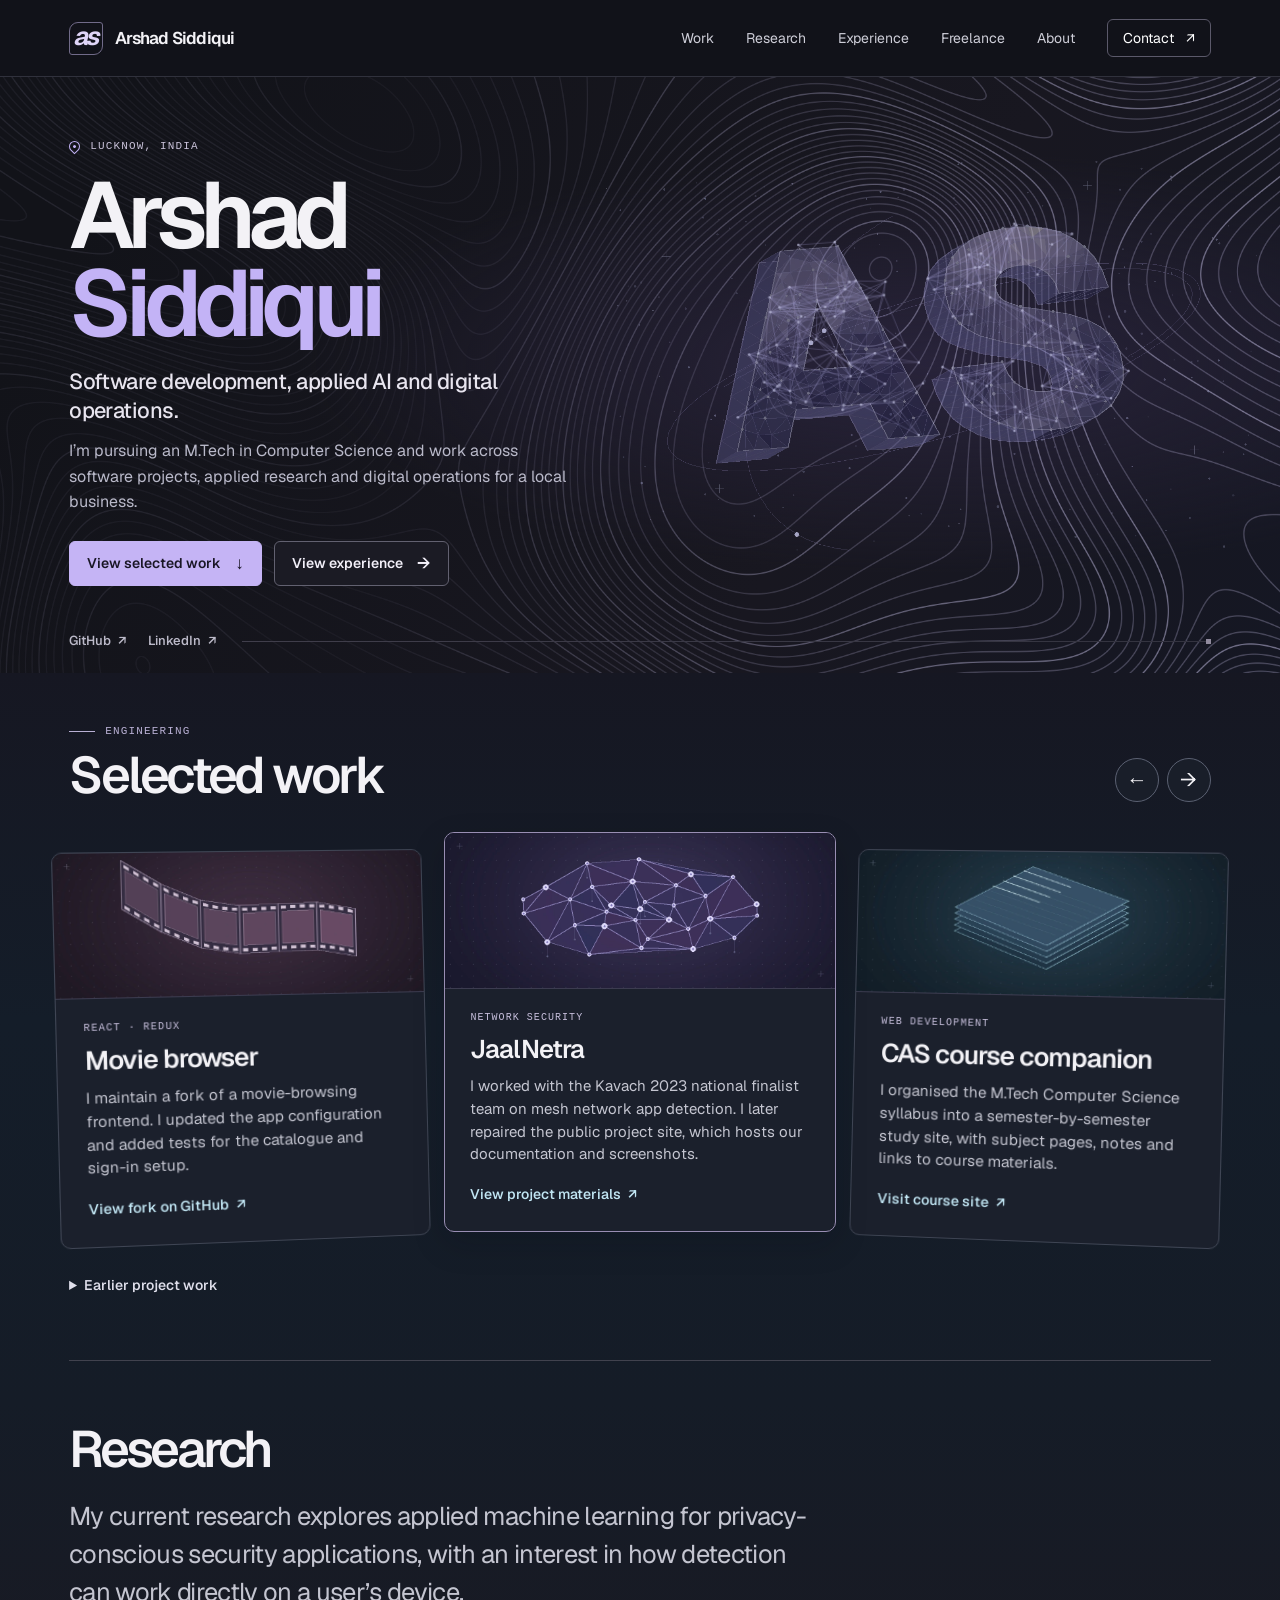
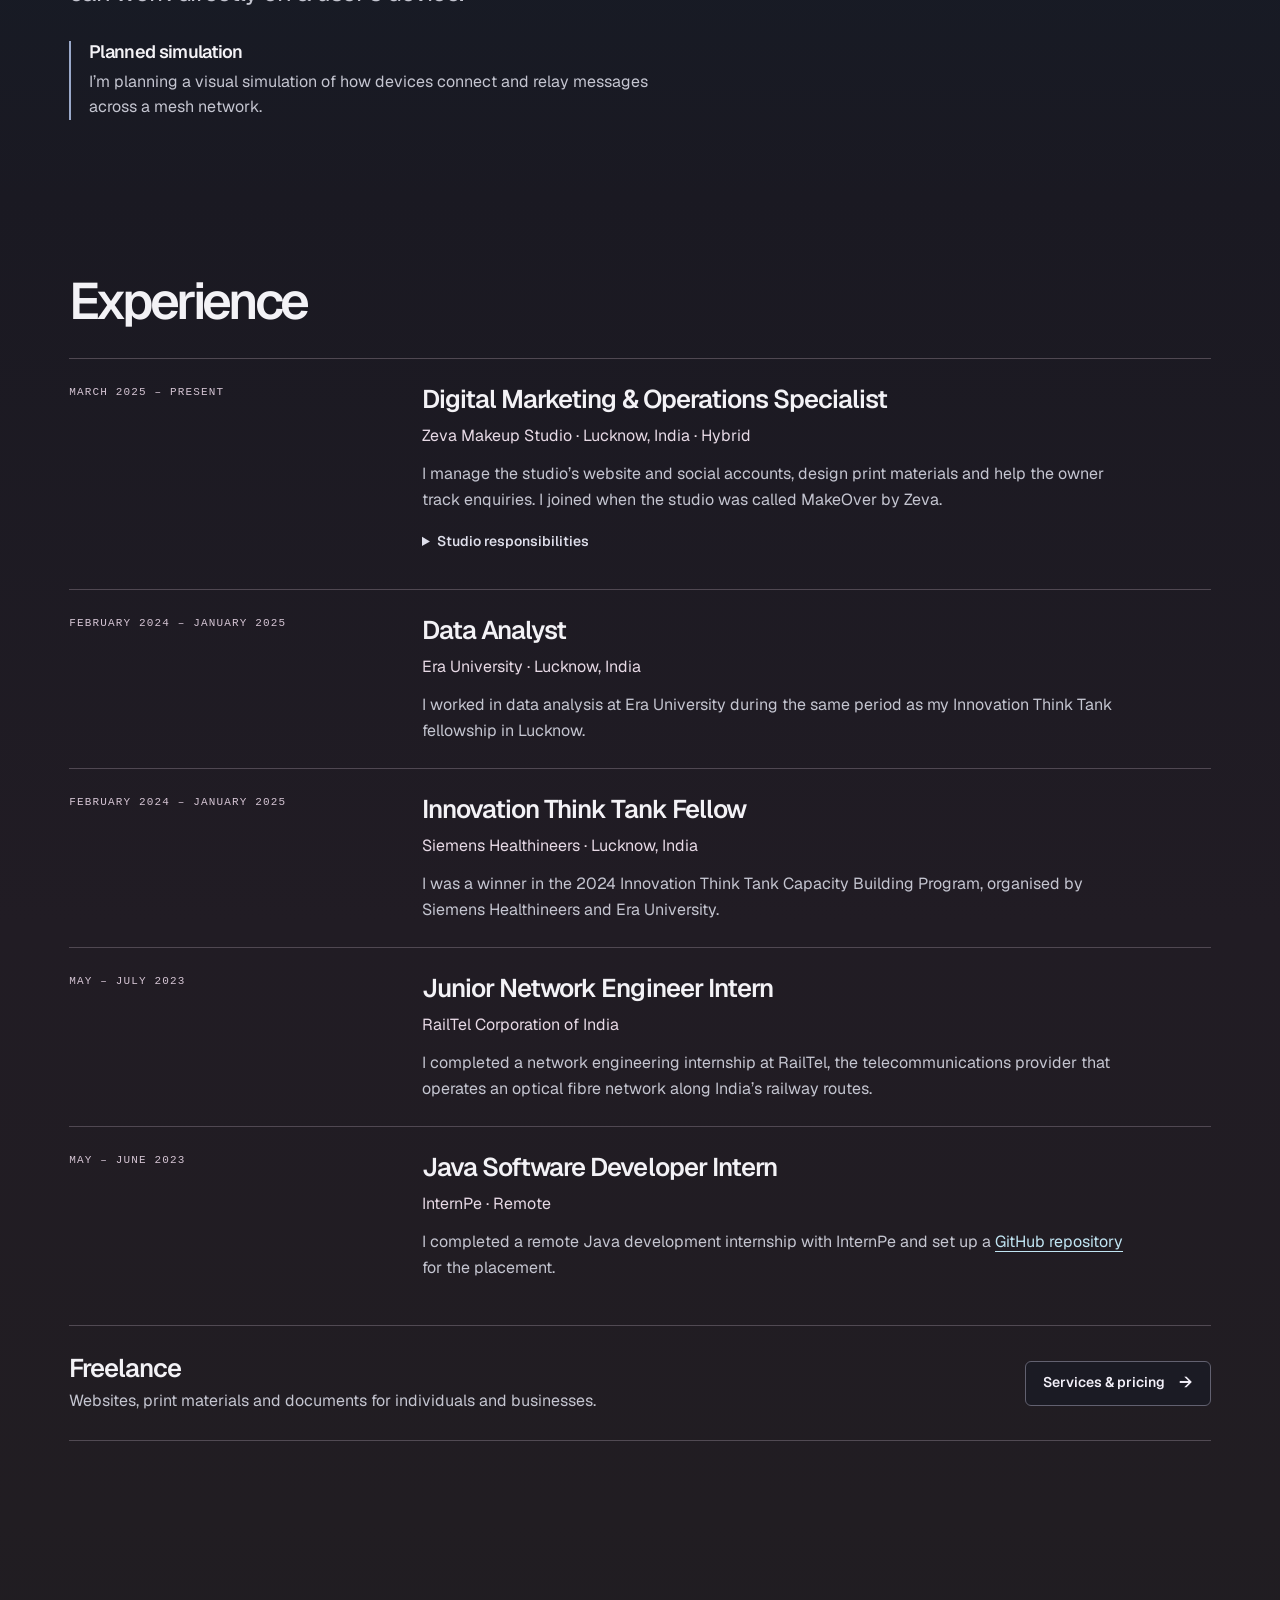
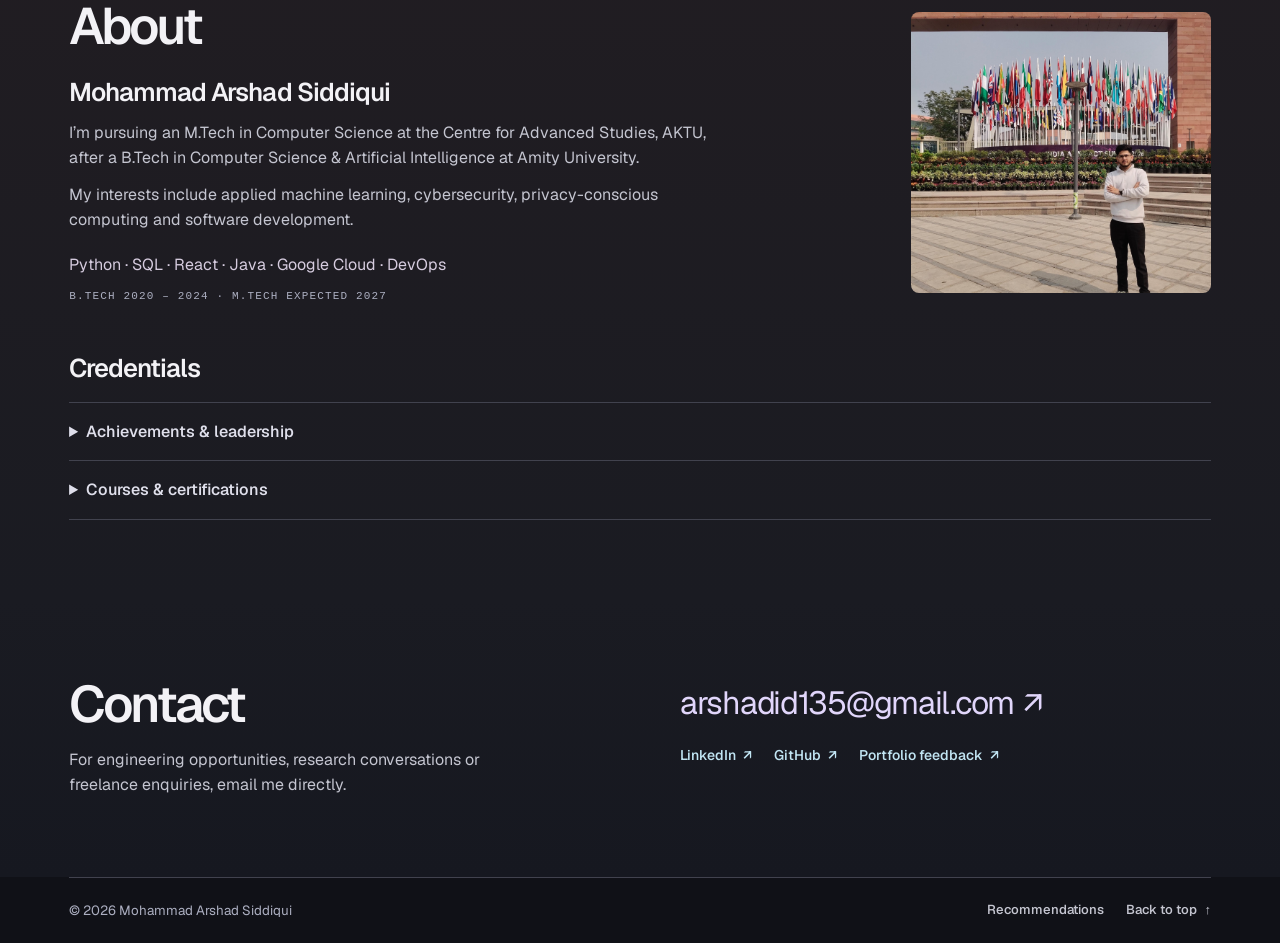
==== commit e688c596: "Give each experience a dated role summary and clarify hybrid studio work" ====
--- a/index.html
+++ b/index.html
@@ -95,23 +95,48 @@
     <section class="experience section" id="experience">
       <div class="wrap"><span id="journey"></span><h2>Experience</h2>
         <article class="role">
-          <div class="role-date"><span class="meta">March 2025 – Present</span></div>
-          <div><h3>Digital Marketing &amp; Creative Operations Specialist (Part-time)</h3>
-            <p class="employer">Zeva Makeup Studio · Lucknow, India</p>
-            <p>I began working with the studio under its former name, MakeOver by Zeva.</p>
+          <span class="meta">March 2025 – Present</span>
+          <div><h3>Digital Marketing &amp; Operations Specialist</h3>
+            <p class="employer">Zeva Makeup Studio · Lucknow, India · Hybrid</p>
+            <p class="role-summary">I manage the studio’s website and social accounts, design print materials and help the owner track enquiries. I joined when the studio was called MakeOver by Zeva.</p>
+            <details class="role-details"><summary>Studio responsibilities</summary>
             <dl class="scope">
               <div><dt>Brand and campaign materials</dt><dd>I design business cards, loyalty cards, service menus, grand-opening invitations, promotional posters and event banners.</dd></div>
               <div><dt>Website and search</dt><dd>I manage the website, update services and content, maintain enquiry forms and work on SEO.</dd></div>
               <div><dt>Social media</dt><dd>I manage accounts and content across Instagram, Facebook, LinkedIn and YouTube.</dd></div>
               <div><dt>Digital operations</dt><dd>I manage form responses, maintain Excel trackers, prepare documents and support the owner’s routine online work.</dd></div>
             </dl>
+            </details>
           </div>
         </article>
-        <div class="history">
-          <div><span class="meta">2024 – 2025</span><div><h3>Data Analyst</h3><p>Era University, Lucknow</p></div></div>
-          <div><span class="meta">2024 – 2025</span><div><h3>Innovation Think Tank Fellowship</h3><p>Siemens Healthineers, Lucknow</p></div></div>
-          <div><span class="meta">2023</span><div><h3>Network &amp; Java internships</h3><p>RailTel Corporation of India · InternPe</p></div></div>
-        </div>
+        <article class="role">
+          <span class="meta">February 2024 – January 2025</span>
+          <div><h3>Data Analyst</h3>
+            <p class="employer">Era University · Lucknow, India</p>
+            <p class="role-summary">I worked in data analysis at Era University during the same period as my Innovation Think Tank fellowship in Lucknow.</p>
+          </div>
+        </article>
+        <article class="role">
+          <span class="meta">February 2024 – January 2025</span>
+          <div><h3>Innovation Think Tank Fellow</h3>
+            <p class="employer">Siemens Healthineers · Lucknow, India</p>
+            <p class="role-summary">I was a winner in the 2024 Innovation Think Tank Capacity Building Program, organised by Siemens Healthineers and Era University.</p>
+          </div>
+        </article>
+        <article class="role">
+          <span class="meta">May – July 2023</span>
+          <div><h3>Junior Network Engineer Intern</h3>
+            <p class="employer">RailTel Corporation of India</p>
+            <p class="role-summary">I completed a network engineering internship at RailTel, the telecommunications provider that operates an optical fibre network along India’s railway routes.</p>
+          </div>
+        </article>
+        <article class="role">
+          <span class="meta">May – June 2023</span>
+          <div><h3>Java Software Developer Intern</h3>
+            <p class="employer">InternPe · Remote</p>
+            <p class="role-summary">I completed a remote Java development internship with InternPe and set up a <a href="https://github.com/Arshad9999/InternPeJavaDevelopment">GitHub repository</a> for the placement.</p>
+          </div>
+        </article>
         <div class="freelance-band"><div><h3>Freelance</h3><p>Websites, print materials and documents for individuals and businesses.</p></div><a class="button" href="freelance.html">Services &amp; pricing <span aria-hidden="true">→</span></a></div>
       </div>
     </section>
--- a/styles.css
+++ b/styles.css
@@ -117,15 +117,17 @@
 .planned h3 { font-size: 18px; margin-bottom: 6px; }
 .section { padding-block: clamp(50px,6.2vw,92px); }
 .experience { background: linear-gradient(#1a1922,#211c24 55%,#211d22); }
-.role, .history > div { display: grid; grid-template-columns: minmax(160px,.75fr) minmax(0,2fr); gap: 5%; border-top: 1px solid #504852; padding-block: 25px; }
-.role { margin-top: 30px; }
+.role { display: grid; grid-template-columns: minmax(160px,.75fr) minmax(0,2fr); gap: 5%; border-top: 1px solid #504852; padding-block: 25px; }
+.experience h2 { margin-bottom: 30px; }
 .role h3 { max-width: 730px; }
-.role-date .meta, .history .meta { color: #d4c4d3; }
+.role > .meta { color: #d4c4d3; }
 .employer { margin: 8px 0 13px; color: #e7d9e5; }
-.scope { display: grid; grid-template-columns: 1fr 1fr; gap: 20px 30px; margin-block: 25px 6px; }
+.scope { display: grid; grid-template-columns: 1fr 1fr; gap: 20px 30px; margin-block: 8px 6px; }
 .scope dt { font-weight: 570; margin-bottom: 4px; }
-.scope dd, .history p { font-size: 15px; }
-.history h3 { font-size: 20px; margin-bottom: 4px; }
+.scope dd { font-size: 15px; }
+.role-summary { max-width: 65ch; }
+.role-details { margin-top: 6px; }
+.role-details summary { width: fit-content; font-size: 14px; }
 .freelance-band { display: flex; align-items: center; justify-content: space-between; gap: 22px; padding: 27px 0; border-block: 1px solid #514a53; margin-top: 20px; }
 .freelance-band h3 { margin-bottom: 4px; }
 .freelance-band .button { flex-shrink: 0; }
@@ -240,8 +242,8 @@
   .ribbon-pin { position: static; width: 100%; height: 100%; margin: 0; }
   .research { padding-block: 36px 104px; }
   .research-copy { width: 100%; }
-  .scope, .role, .history > div, .bio, .credential-list, .contact-grid, .split-heading, .booking-steps { grid-template-columns: 1fr; gap: 15px; }
-  .history > div { gap: 6px; }
+  .scope, .role, .bio, .credential-list, .contact-grid, .split-heading, .booking-steps { grid-template-columns: 1fr; gap: 15px; }
+  .role { gap: 6px; }
   .freelance-band, .site-footer, .rec-heading { flex-direction: column; align-items: flex-start; }
   .portrait { justify-self: start; height: 210px; max-width: 250px; }
   .booking-steps { gap: 26px; }
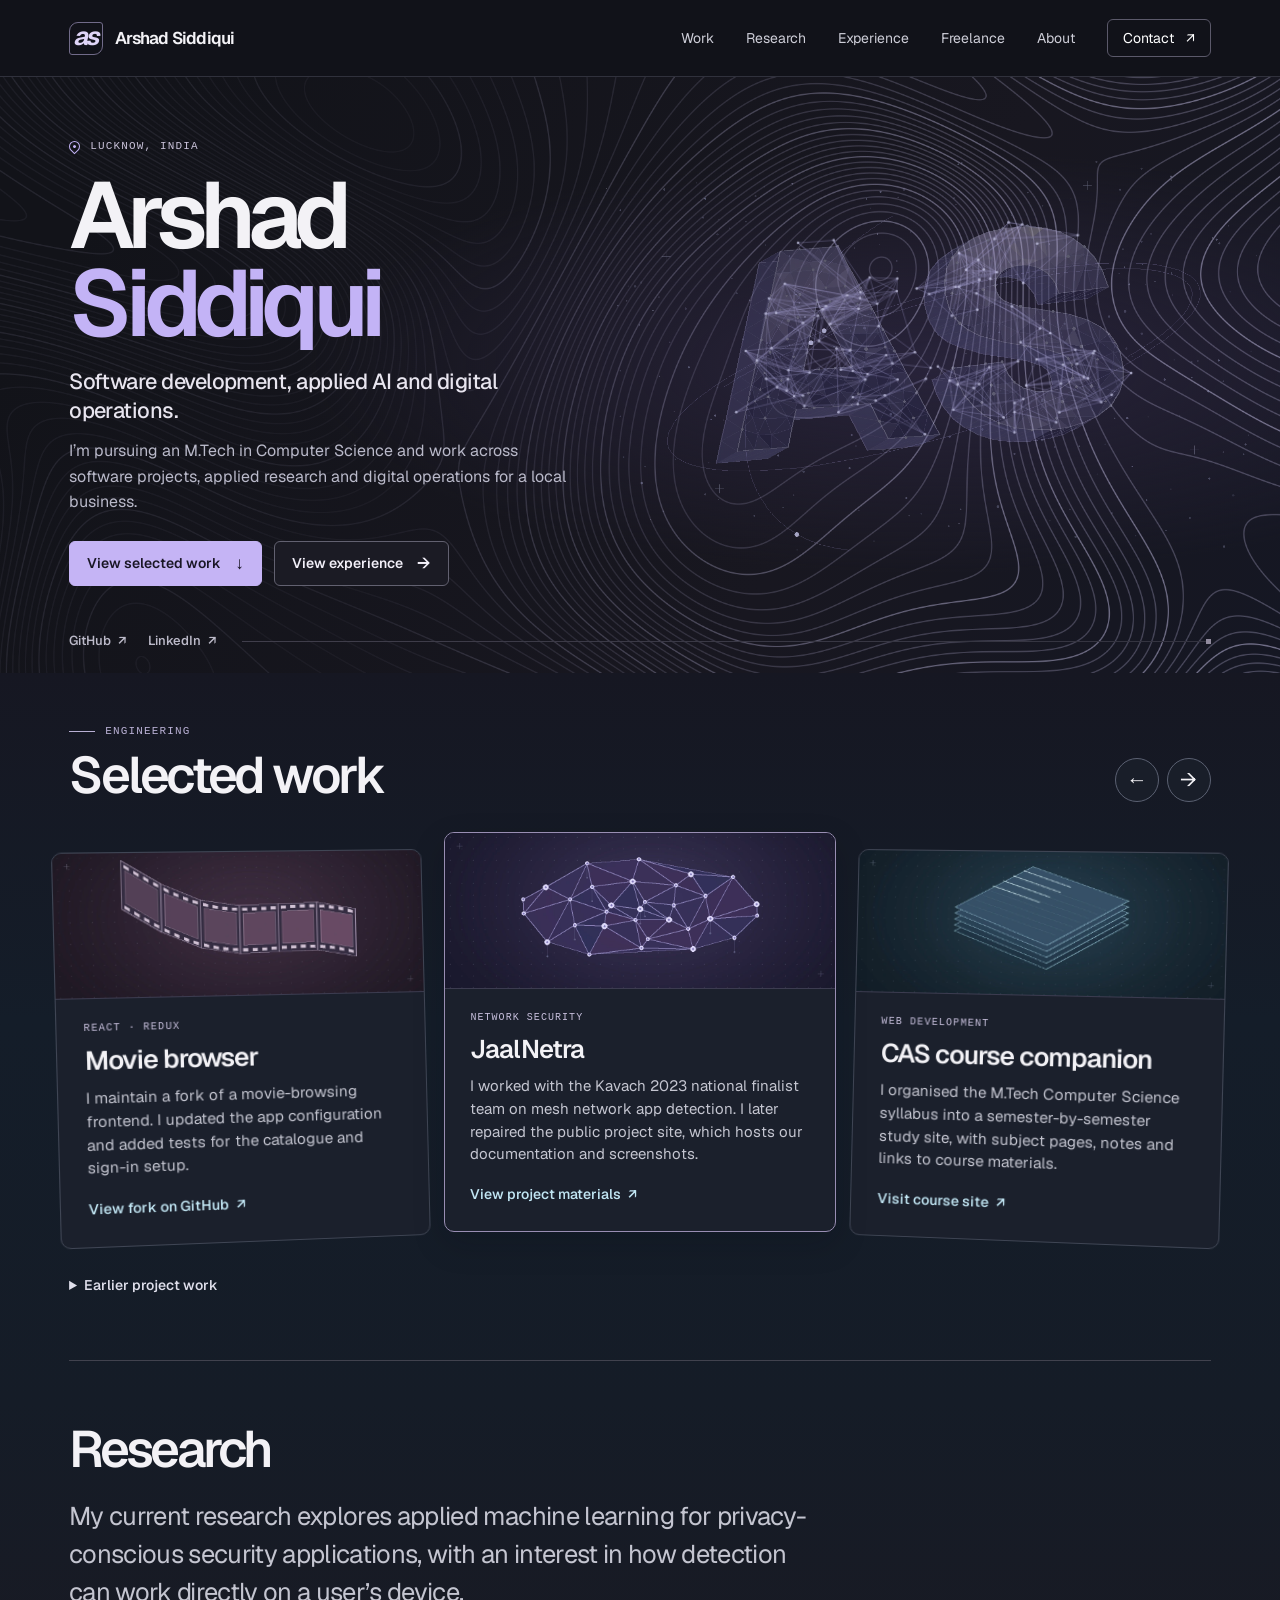
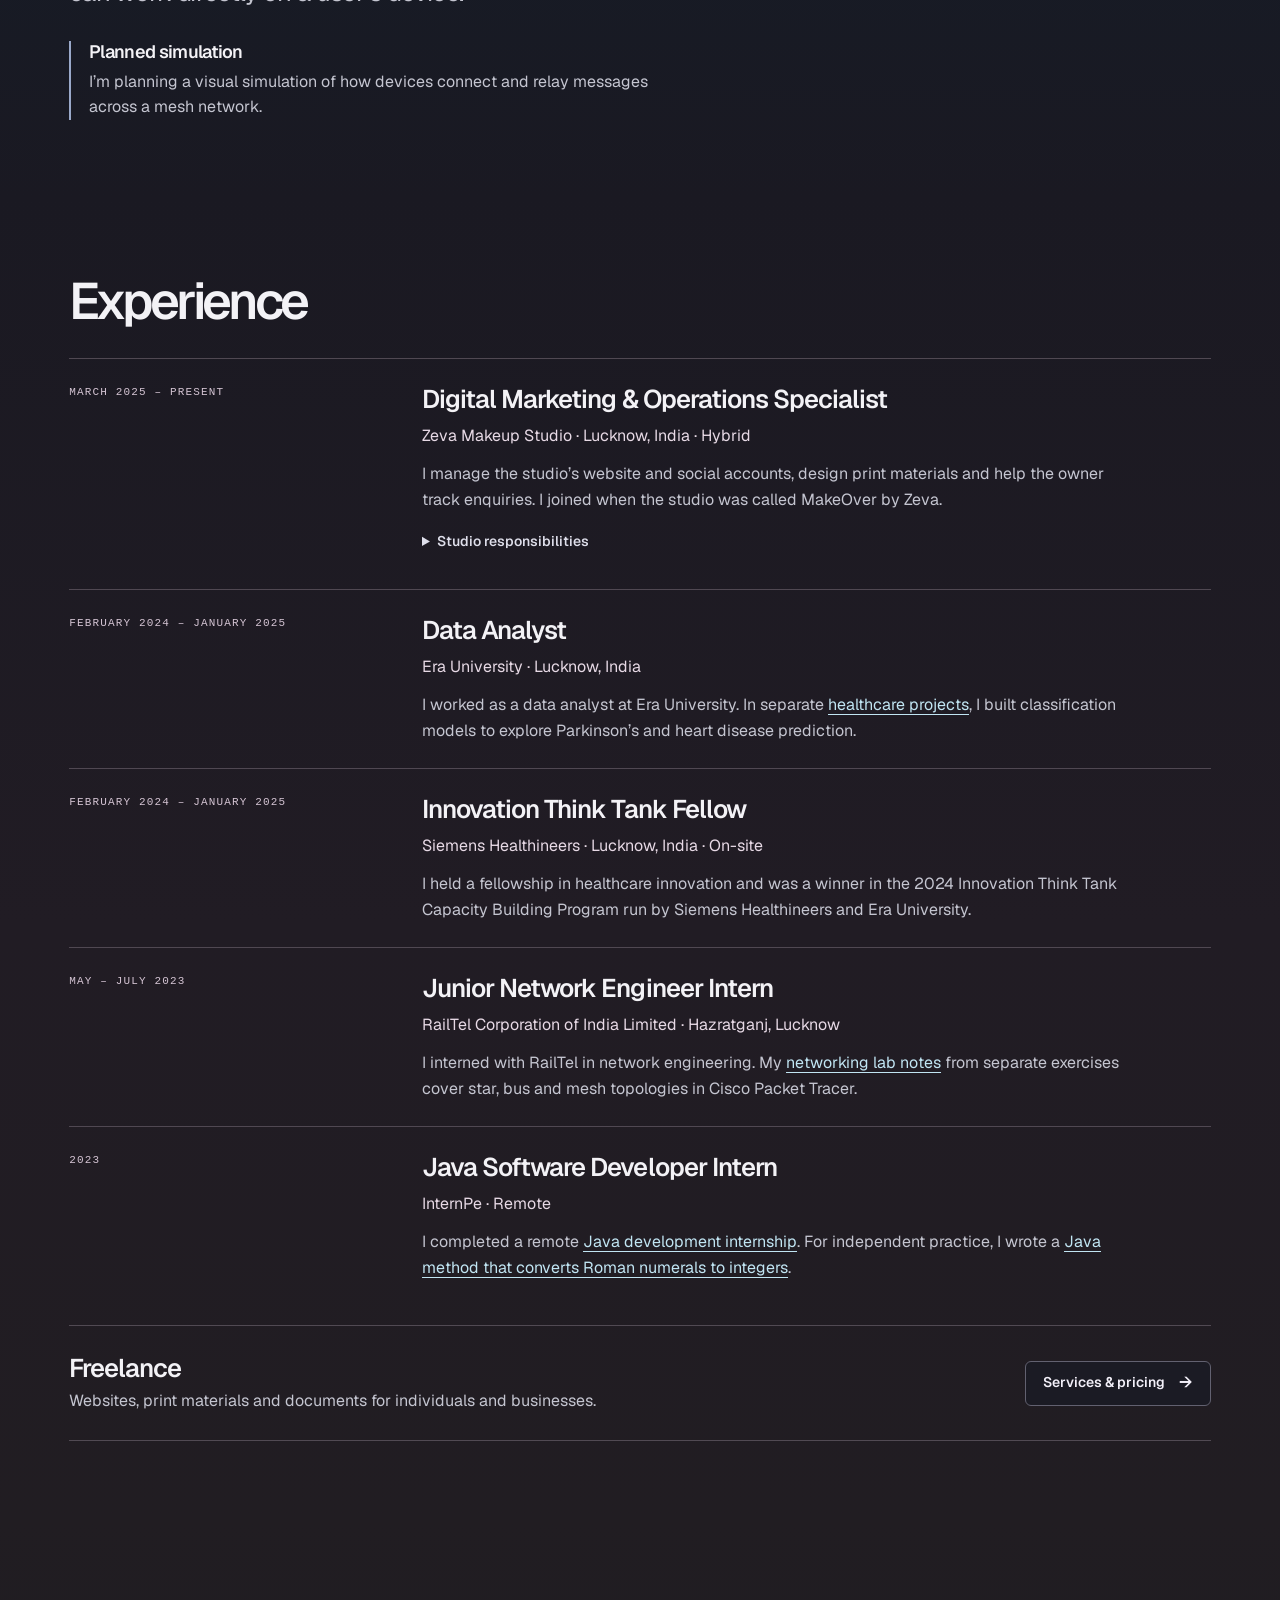
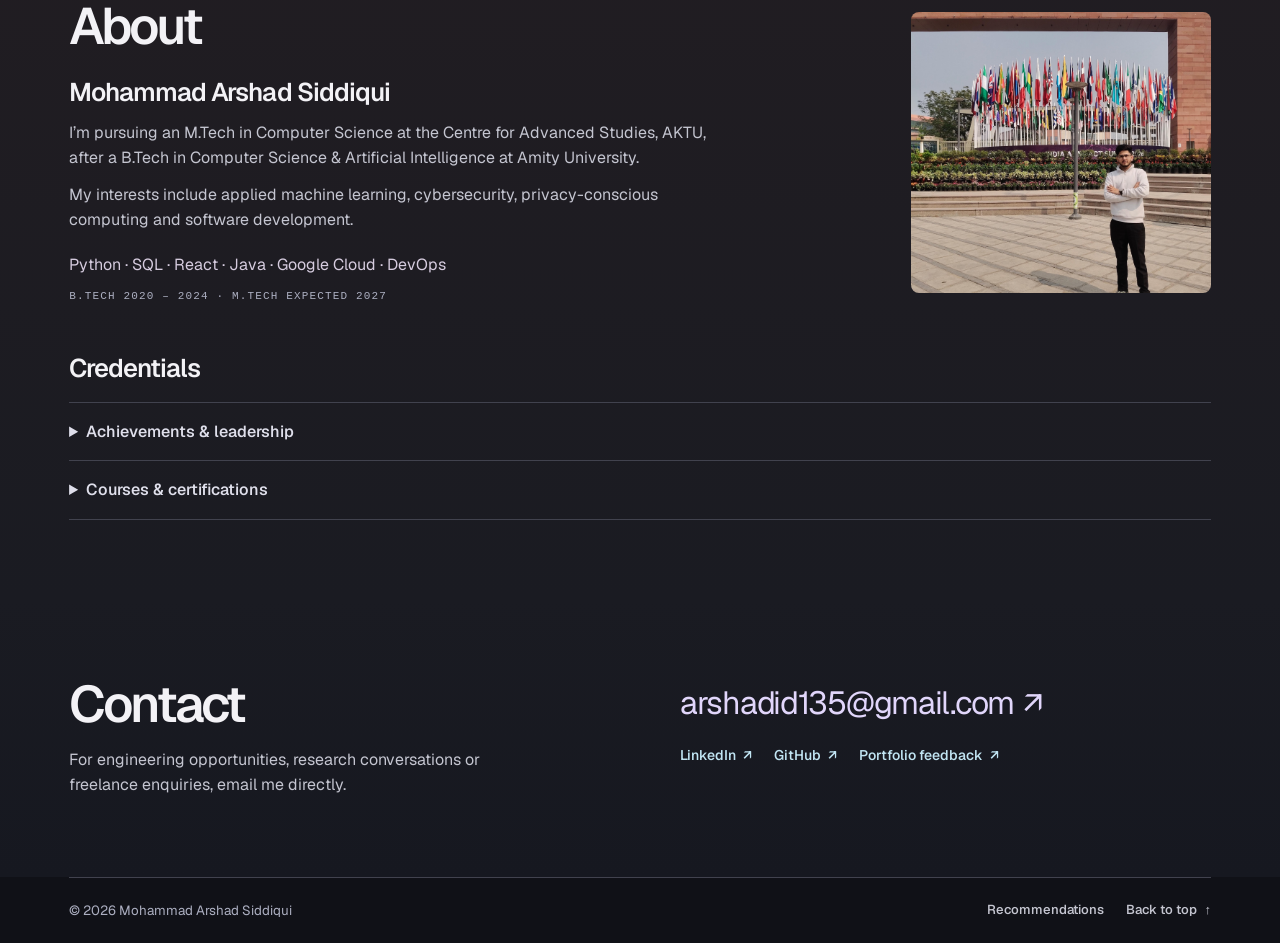
==== commit 534f72b7: "Ground role summaries in résumé, public posts and code examples" ====
--- a/index.html
+++ b/index.html
@@ -113,28 +113,28 @@
           <span class="meta">February 2024 – January 2025</span>
           <div><h3>Data Analyst</h3>
             <p class="employer">Era University · Lucknow, India</p>
-            <p class="role-summary">I worked in data analysis at Era University during the same period as my Innovation Think Tank fellowship in Lucknow.</p>
+            <p class="role-summary">I worked as a data analyst at Era University. In separate <a href="https://www.linkedin.com/posts/arshad-siddiqui-284048225_healthtech-aiinhealthcare-datascience-activity-7444291752909303808-KruQ">healthcare projects</a>, I built classification models to explore Parkinson’s and heart disease prediction.</p>
           </div>
         </article>
         <article class="role">
           <span class="meta">February 2024 – January 2025</span>
           <div><h3>Innovation Think Tank Fellow</h3>
-            <p class="employer">Siemens Healthineers · Lucknow, India</p>
-            <p class="role-summary">I was a winner in the 2024 Innovation Think Tank Capacity Building Program, organised by Siemens Healthineers and Era University.</p>
+            <p class="employer">Siemens Healthineers · Lucknow, India · On-site</p>
+            <p class="role-summary">I held a fellowship in healthcare innovation and was a winner in the 2024 Innovation Think Tank Capacity Building Program run by Siemens Healthineers and Era University.</p>
           </div>
         </article>
         <article class="role">
           <span class="meta">May – July 2023</span>
           <div><h3>Junior Network Engineer Intern</h3>
-            <p class="employer">RailTel Corporation of India</p>
-            <p class="role-summary">I completed a network engineering internship at RailTel, the telecommunications provider that operates an optical fibre network along India’s railway routes.</p>
+            <p class="employer">RailTel Corporation of India Limited · Hazratganj, Lucknow</p>
+            <p class="role-summary">I interned with RailTel in network engineering. My <a href="https://github.com/Arshad9999/IoT-InternetofThings">networking lab notes</a> from separate exercises cover star, bus and mesh topologies in Cisco Packet Tracer.</p>
           </div>
         </article>
         <article class="role">
-          <span class="meta">May – June 2023</span>
+          <span class="meta">2023</span>
           <div><h3>Java Software Developer Intern</h3>
             <p class="employer">InternPe · Remote</p>
-            <p class="role-summary">I completed a remote Java development internship with InternPe and set up a <a href="https://github.com/Arshad9999/InternPeJavaDevelopment">GitHub repository</a> for the placement.</p>
+            <p class="role-summary">I completed a remote <a href="https://github.com/Arshad9999/InternPeJavaDevelopment">Java development internship</a>. For independent practice, I wrote a <a href="https://github.com/Arshad9999/LetsLearnGit/blob/master/RomantoInteger.java">Java method that converts Roman numerals to integers</a>.</p>
           </div>
         </article>
         <div class="freelance-band"><div><h3>Freelance</h3><p>Websites, print materials and documents for individuals and businesses.</p></div><a class="button" href="freelance.html">Services &amp; pricing <span aria-hidden="true">→</span></a></div>
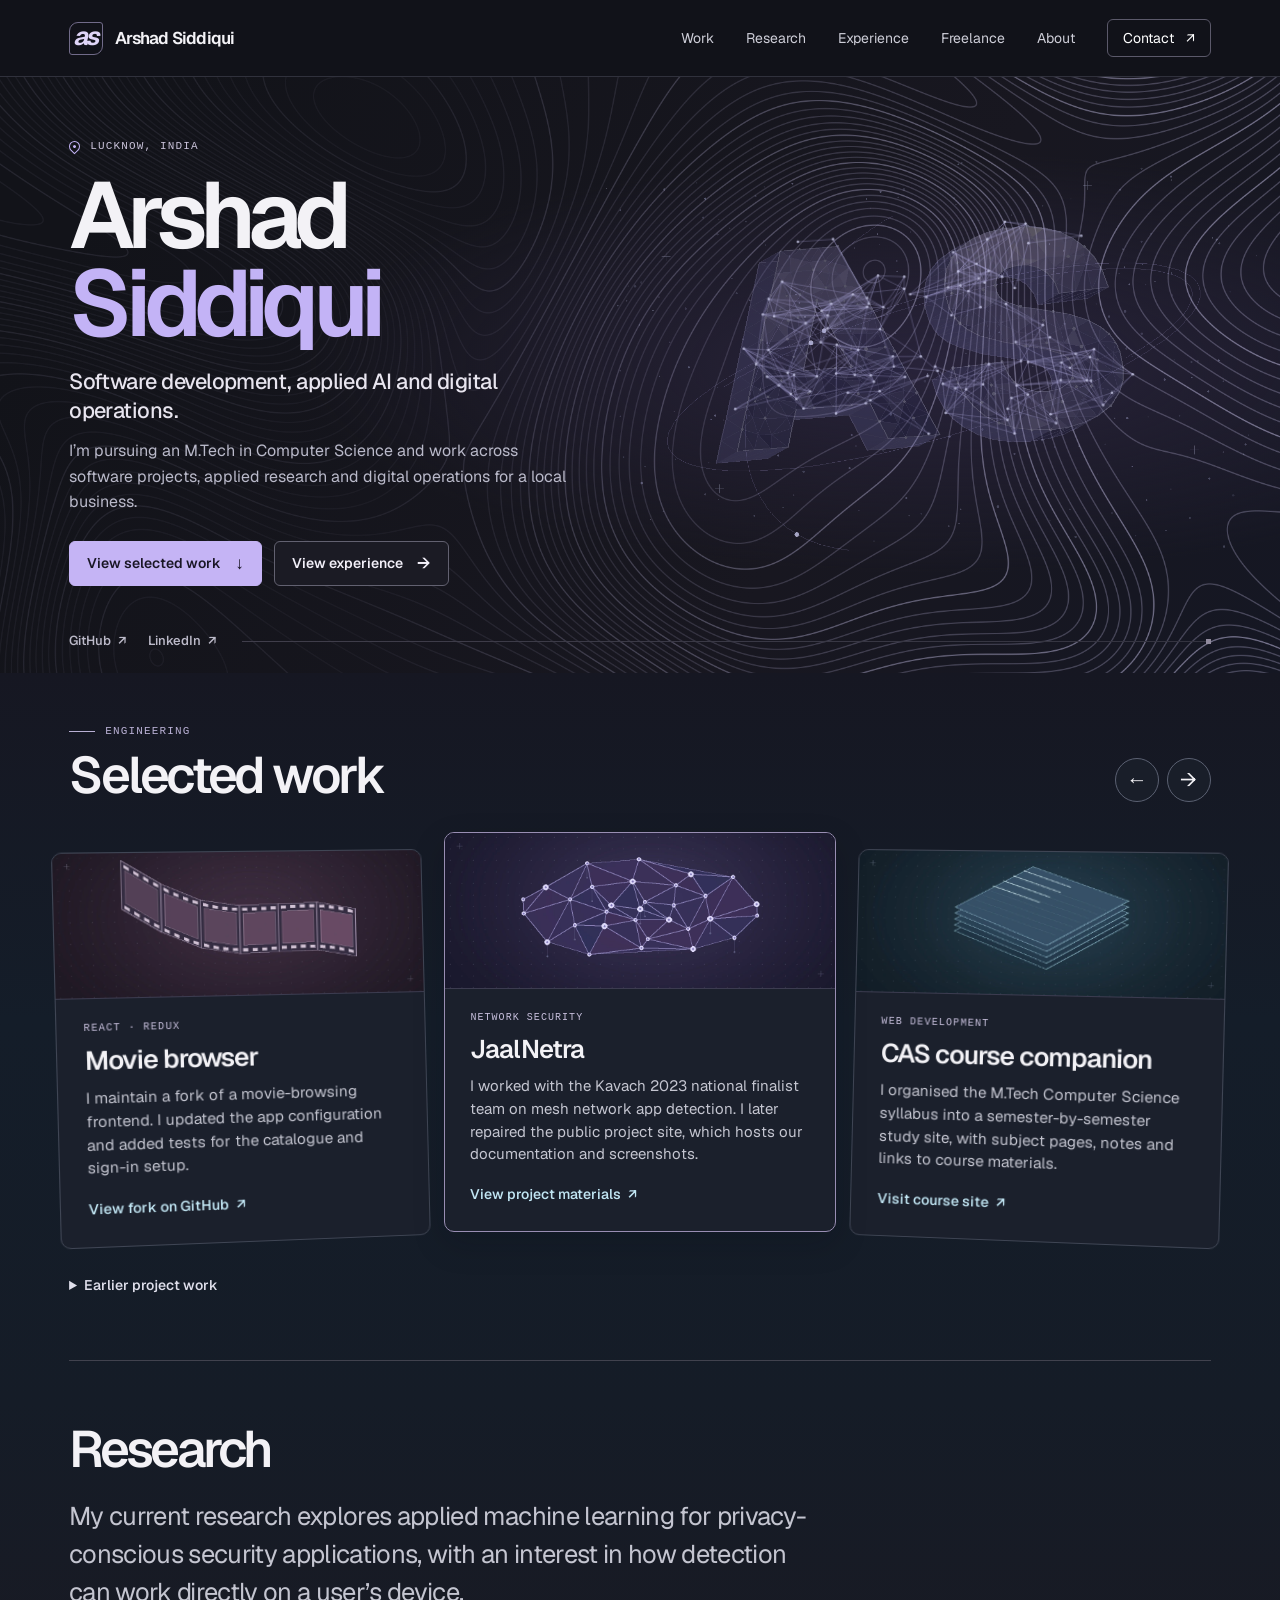
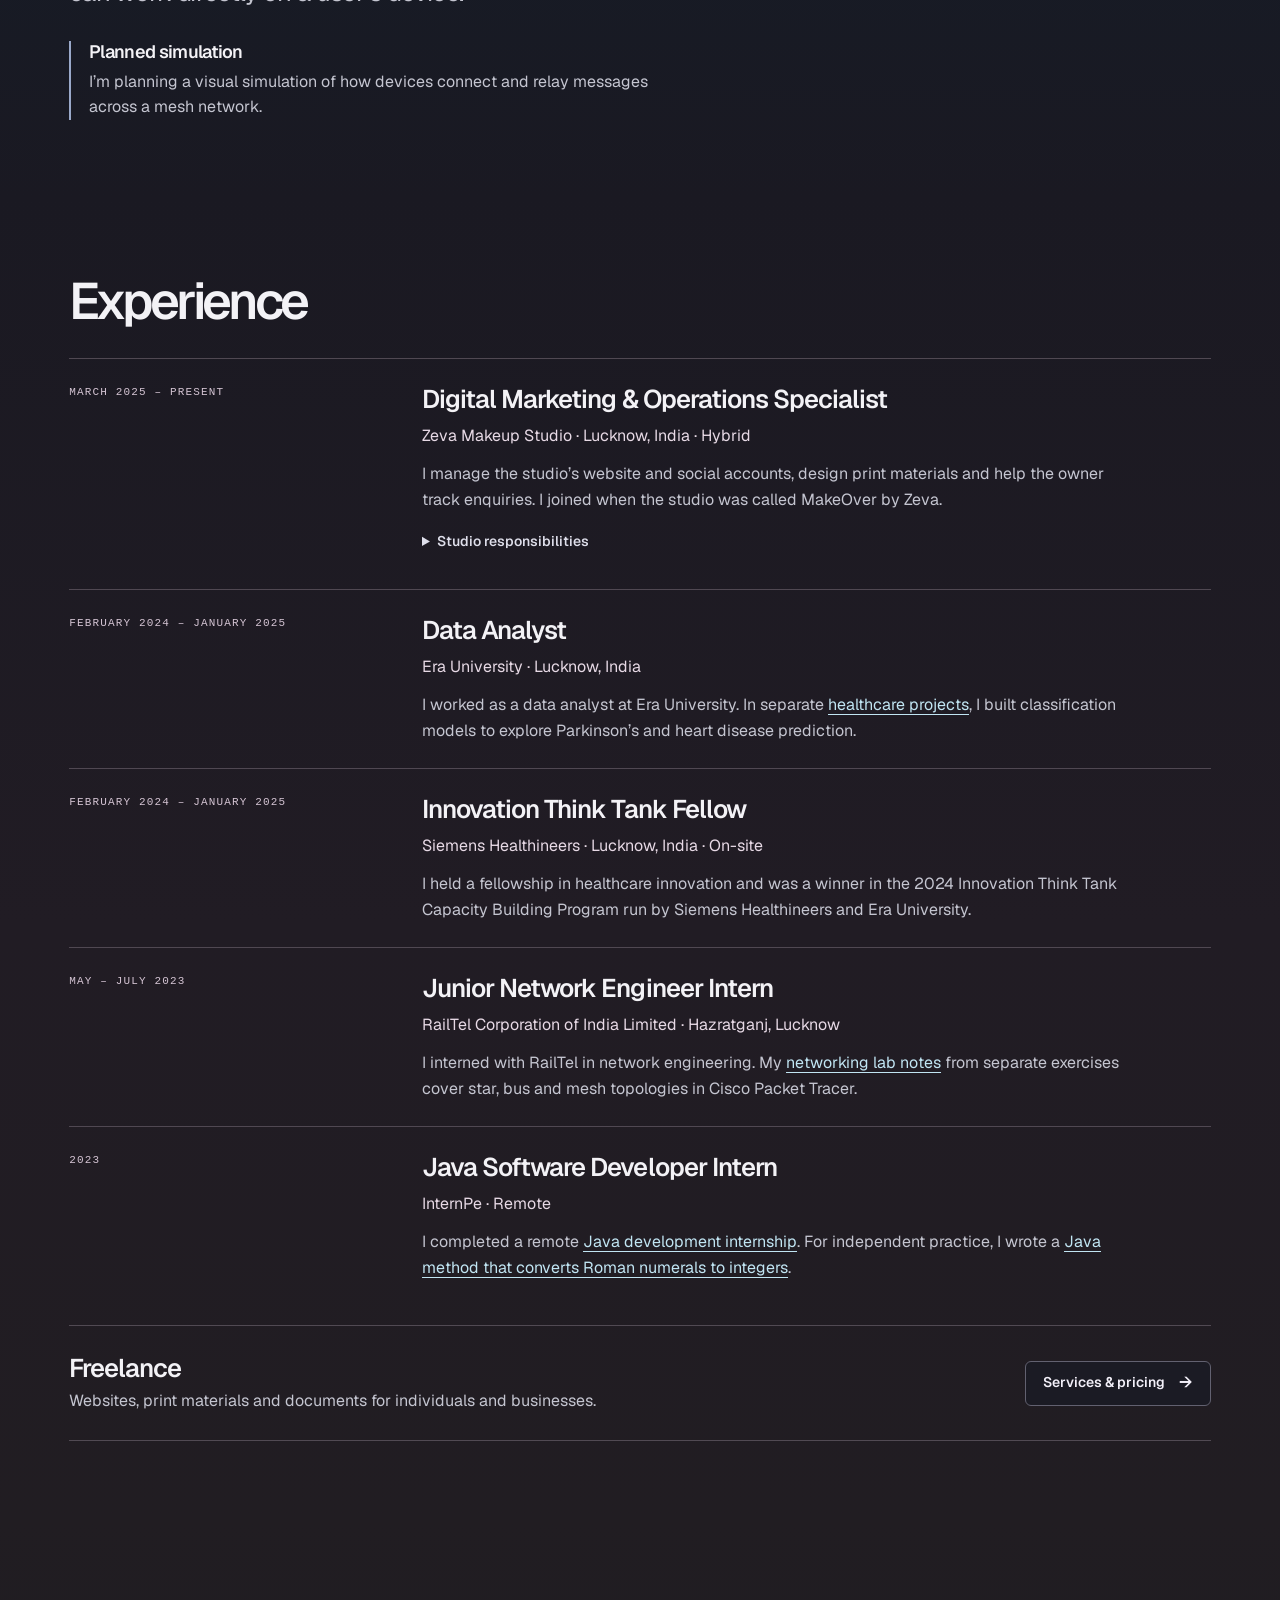
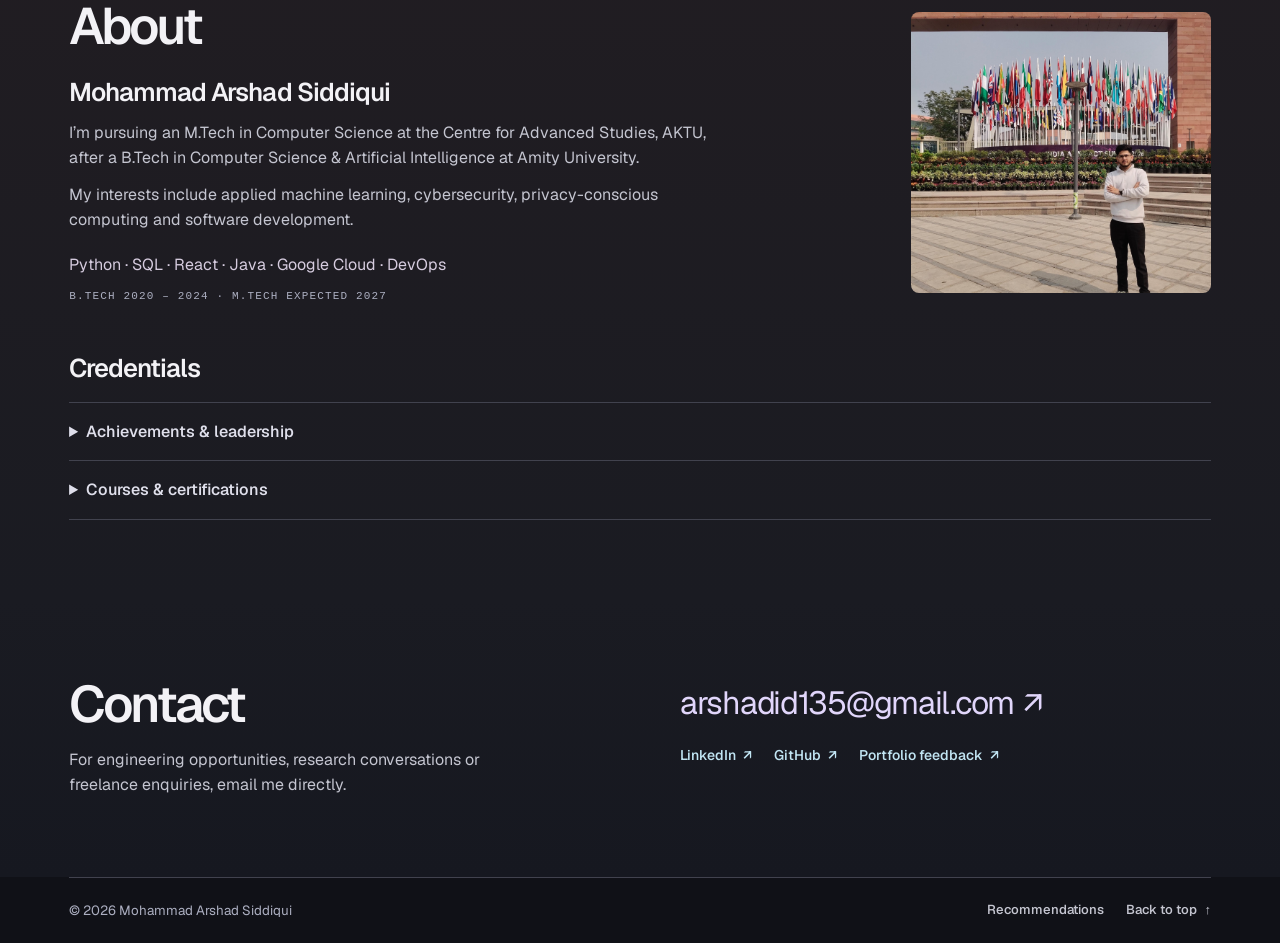
==== commit 33b6a2b4: "Add local pull and push to hero contours and finer portrait pixels" ====
--- a/index.html
+++ b/index.html
@@ -29,6 +29,7 @@
   </header>
   <main id="main">
     <section class="hero" aria-labelledby="hero-title">
+      <div class="terrain" aria-hidden="true"><img src="assets/contours.webp" alt="" width="2000" height="1000"><canvas hidden></canvas></div>
       <div class="wrap hero-inner">
         <div class="hero-copy">
           <p class="location"><span class="locator" aria-hidden="true"></span> Lucknow, India</p>
@@ -149,7 +150,7 @@
         <div class="portrait">
           <img src="arshad.jpeg" alt="Arshad Siddiqui at Bharat Mandapam in New Delhi" width="320" height="340" loading="lazy">
           <canvas aria-hidden="true" hidden></canvas>
-          <button type="button" aria-label="Animate portrait pixels" hidden></button>
+          <button type="button" aria-label="Pull and scatter portrait pixels" hidden></button>
         </div>
       </div>
       <div class="credentials" id="credentials"><h3>Credentials</h3>
--- a/styles.css
+++ b/styles.css
@@ -49,14 +49,10 @@
   background: radial-gradient(ellipse at 73% 48%, #28233a 0%, transparent 48%), linear-gradient(120deg,#121319 10%,#181720 65%,#151723 100%);
   position: relative; overflow: clip;
 }
-/* A static contour map stays visible when motion is reduced or scripts are unavailable. */
-.hero::before {
-  content: ""; position: absolute; inset: -18px; pointer-events: none;
-  background: url("assets/contours.webp") 68% center / cover no-repeat;
-  mask-image: linear-gradient(98deg, #0003 0%, #0002 32%, #000b 70%, #000e);
-  transform: translate(var(--contour-x, 0px), var(--contour-y, 0px));
-  transition: transform .6s ease-out;
-}
+.terrain { position: absolute; inset: 0; pointer-events: none; mask-image: linear-gradient(98deg, #0003 0%, #0002 32%, #000b 70%, #000e); }
+.terrain img, .terrain canvas { position: absolute; inset: 0; width: 100%; height: 100%; }
+.terrain img { object-fit: cover; object-position: 68% center; }
+.terrain.active img { visibility: hidden; }
 .hero-inner { display: grid; grid-template-columns: 1fr 1fr; align-items: center; position: relative; padding-block: clamp(42px,4.8vw,74px) clamp(32px,3.5vw,58px); }
 .hero-copy { z-index: 1; }
 .location, .meta, .section-kicker, .rec-tag { font: 500 11px/1.5 var(--mono); text-transform: uppercase; letter-spacing: .105em; color: var(--quiet); }
@@ -140,9 +136,6 @@
 .portrait img { object-fit: cover; object-position: 50% 43%; }
 .portrait button { border: 0; background: transparent; padding: 0; }
 .portrait.scattering img { opacity: 0; }
-@media (prefers-reduced-motion: reduce) {
-  .hero::before { transform: none; transition: none; }
-}
 .bio .tools-list { color: #d6ccdf; margin-top: 20px; }
 .credentials { margin-top: 48px; }
 .credentials h3 { margin-bottom: 18px; }
@@ -224,7 +217,7 @@
   :root { --gutter: 20px; }
   .hero-inner { display: block; padding: 32px 0 23px; }
   .hero h1 { font-size: clamp(53px,12.7vw,77px); margin: 17px 0 18px; }
-  .hero::before { mask-image: linear-gradient(162deg,#000b,#0002 47%,#0005); }
+  .terrain { mask-image: linear-gradient(162deg,#000b,#0002 47%,#0005); }
   .hero-art { position: absolute; right: -9px; top: 31px; width: 45%; max-width: 225px; margin: 0; }
   .hero-copy { position: relative; }
   .discipline { font-size: 19px; max-width: 400px; }
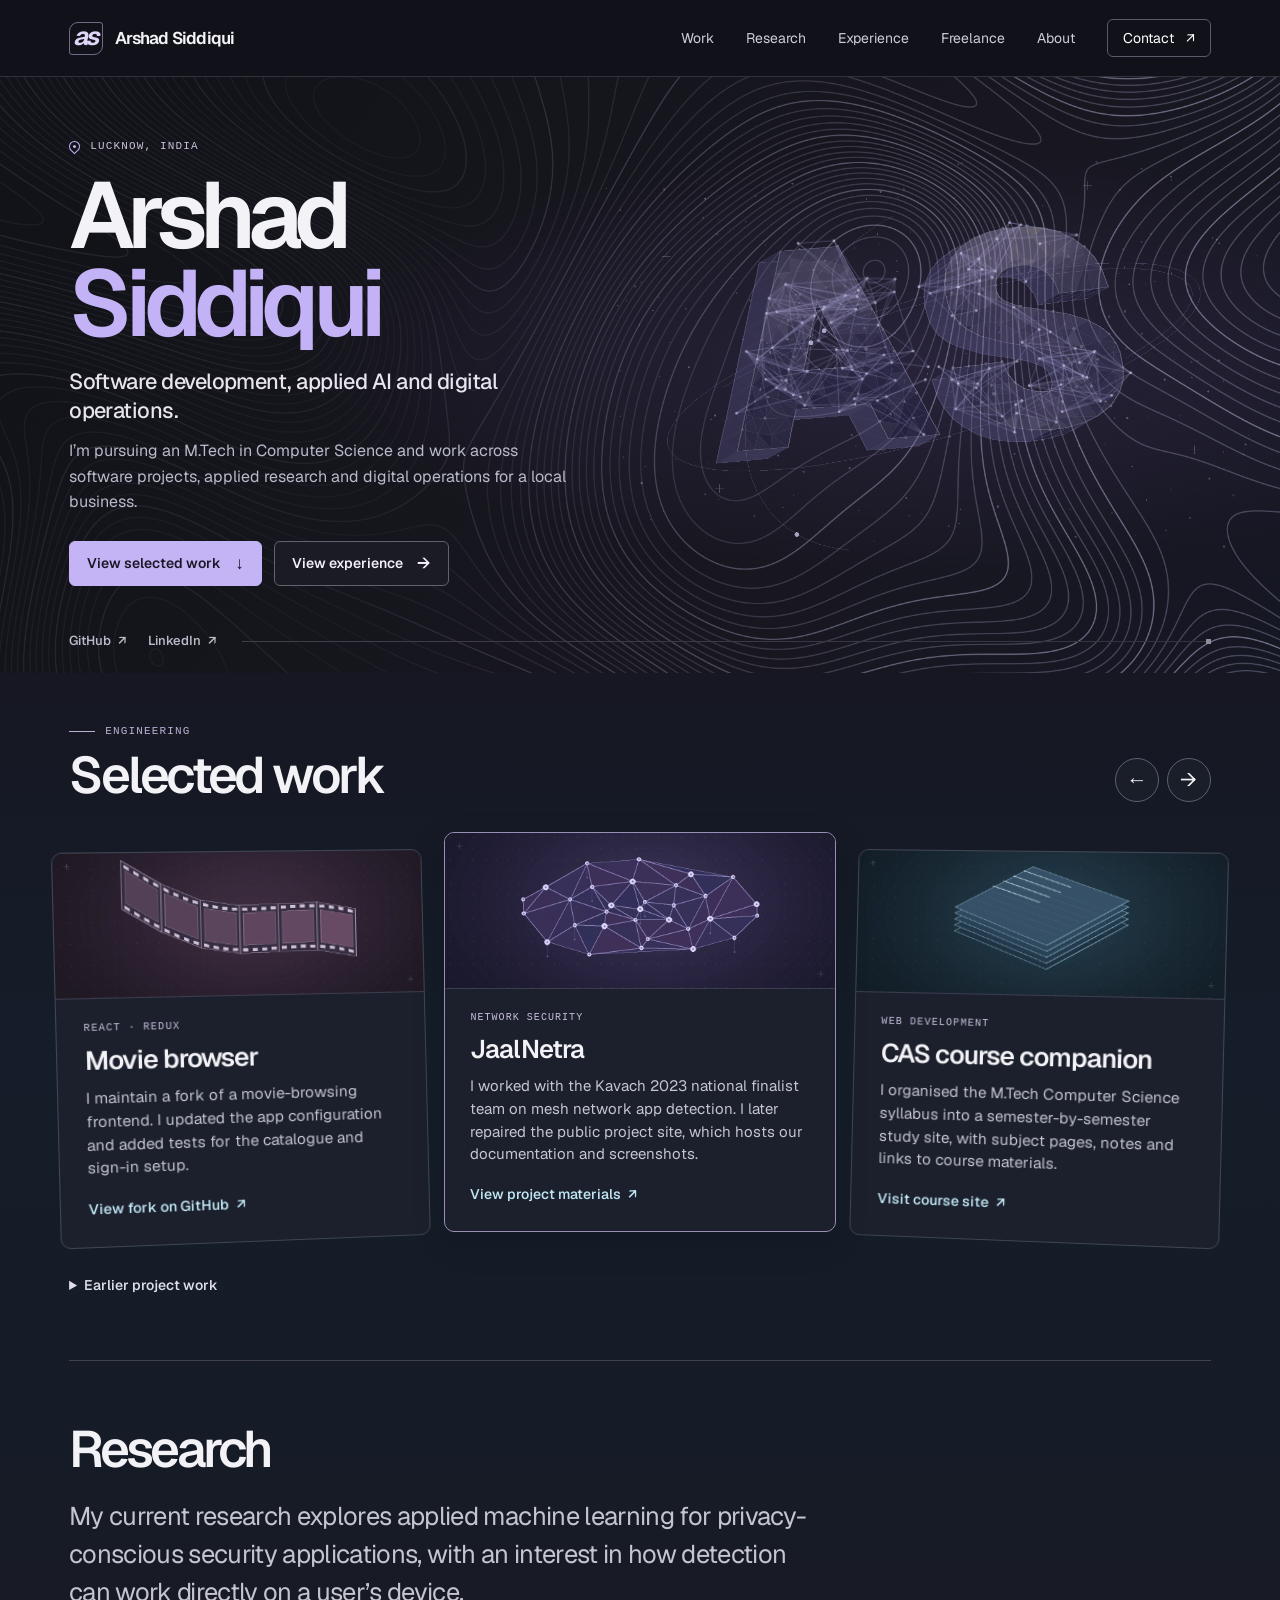
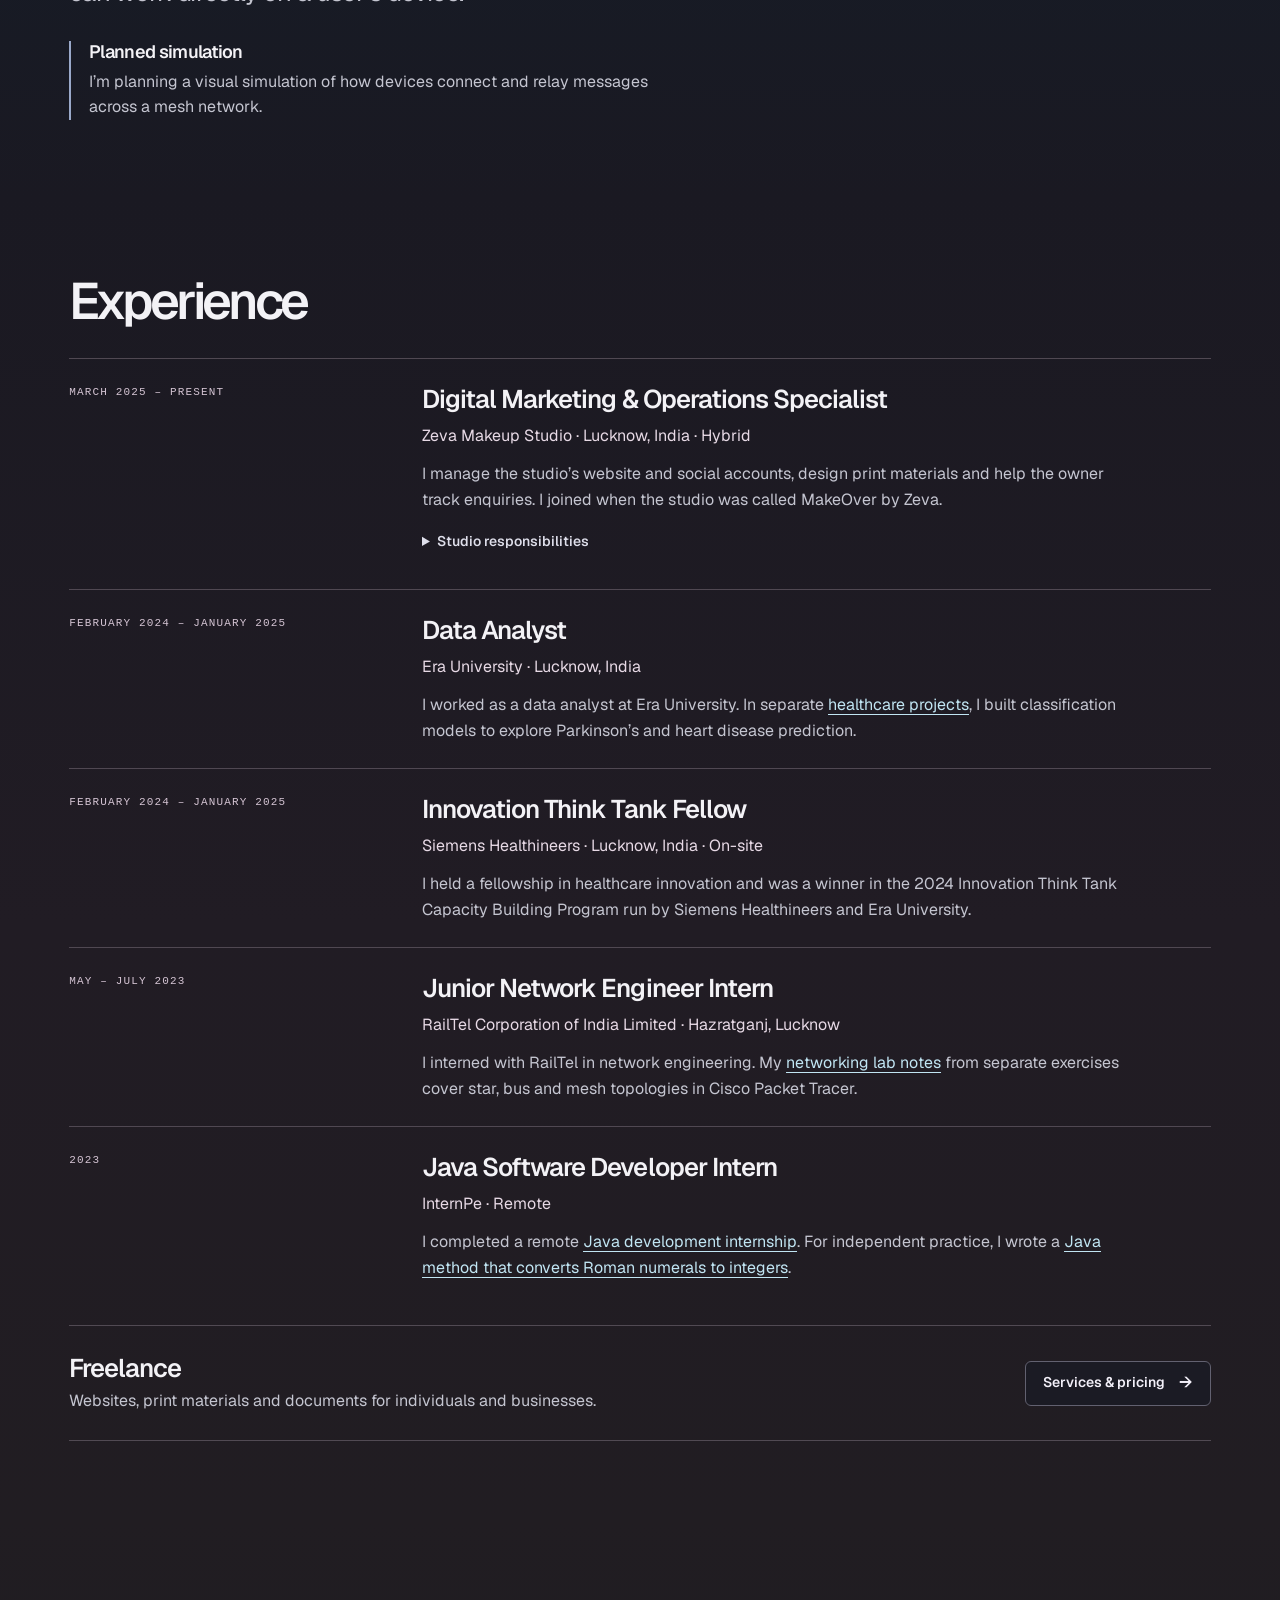
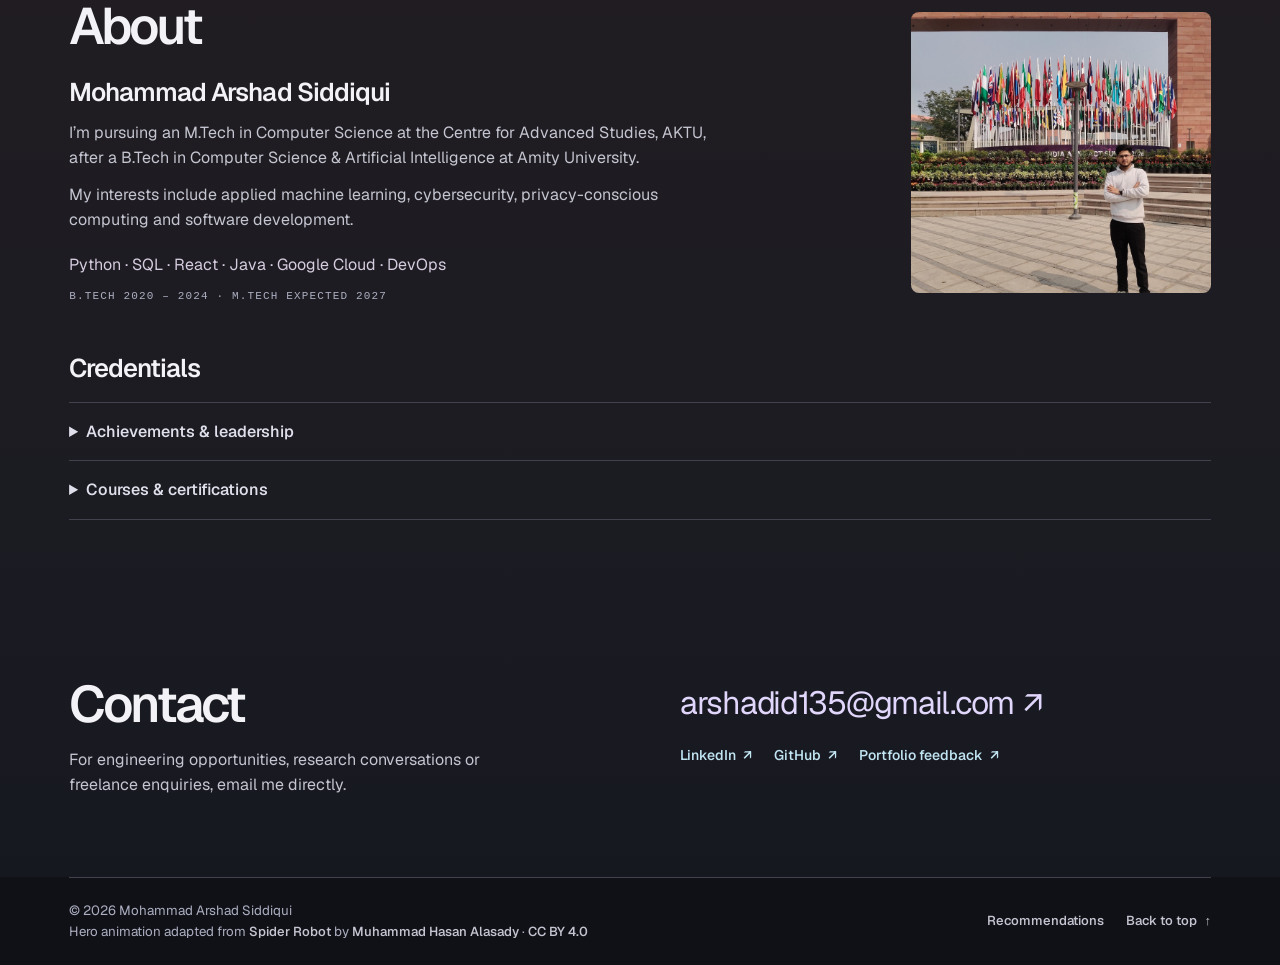
==== commit edd98cb4: "Add a pointer-driven Spider Robot to the portfolio hero" ====
--- a/index.html
+++ b/index.html
@@ -39,8 +39,14 @@
           <div class="actions"><a class="button primary" href="#work">View selected work <span aria-hidden="true">↓</span></a><a class="button" href="#experience">View experience <span aria-hidden="true">→</span></a></div>
         </div>
         <div class="hero-art" aria-hidden="true">
-          <img class="monogram" src="assets/monogram.webp" width="1240" height="840" alt="" fetchpriority="high">
-          <canvas class="formation" width="620" height="420"></canvas>
+          <div class="spider" data-poses="assets/spider-poses.webp">
+            <img src="assets/spider-robot.webp" width="620" height="420" alt="" fetchpriority="high">
+            <div class="spider-frame"></div>
+          </div>
+          <div class="monogram-intro">
+            <img class="monogram" src="assets/monogram.webp" width="1240" height="840" alt="">
+            <canvas class="formation" width="620" height="420"></canvas>
+          </div>
         </div>
       </div>
       <div class="wrap hero-foot"><div><a class="text-link" href="https://github.com/Arshad9999">GitHub <span aria-hidden="true">↗</span></a><a class="text-link" href="https://www.linkedin.com/in/arshad-siddiqui-284048225/">LinkedIn <span aria-hidden="true">↗</span></a></div><span class="technical-line" aria-hidden="true"></span></div>
@@ -182,7 +188,8 @@
     </div></section>
   </main>
   <footer class="wrap site-footer">
-    <small>© 2026 Mohammad Arshad Siddiqui</small>
+    <small>© 2026 Mohammad Arshad Siddiqui<br>
+      Hero animation adapted from <a href="https://sketchfab.com/3d-models/spider-robot-7ea58c2e0e7e48f281d7a840f02aa7b1">Spider Robot</a> by <a href="https://sketchfab.com/muhmdhsn313">Muhammad Hasan Alasady</a> · <a href="https://creativecommons.org/licenses/by/4.0/">CC BY 4.0</a></small>
     <div><a href="recommendations.html">Recommendations</a><a href="#top">Back to top <span aria-hidden="true">↑</span></a></div>
   </footer>
 </body>
--- a/styles.css
+++ b/styles.css
@@ -71,7 +71,18 @@
 .button.primary { background: #c5b4f5; border-color: #c5b4f5; color: #191625; }
 .button.primary:hover { background: #ddd0ff; }
 .hero-art { width: 114%; margin-left: -6%; position: relative; aspect-ratio: 620/420; pointer-events: none; background: url("assets/construction.webp") center/contain no-repeat; }
-.hero-art img, .hero-art canvas { position: absolute; inset: 0; width: 100%; height: 100%; }
+.hero-art img, .hero-art canvas, .monogram-intro, .spider, .spider-frame { position: absolute; inset: 0; width: 100%; height: 100%; }
+.monogram-intro { opacity: 0; }
+.spider-frame { background-size: 700% 700%; background-repeat: no-repeat; }
+.spider.show-pose img { visibility: hidden; }
+@media (min-width: 821px) and (prefers-reduced-motion: no-preference) {
+  .spider, .monogram-intro { transition: opacity 260ms ease-out; }
+  .hero-art.forming .monogram-intro { opacity: 1; }
+  .hero-art.forming .spider { opacity: 0; }
+}
+@media (min-width: 821px) and (hover: hover) and (pointer: fine) {
+  .spider { pointer-events: auto; }
+}
 .hero-foot { position: relative; display: flex; align-items: center; gap: 26px; padding-bottom: 22px; }
 .hero-foot > div, .links { display: flex; gap: 22px; }
 .text-link, .site-footer a { display: inline-flex; align-items: center; gap: 7px; color: var(--ice); font-weight: 540; font-size: 14px; text-decoration: none; }
@@ -190,6 +201,21 @@
 .rec-links { margin-top: 15px; }
 .rec-feedback { padding: 30px 0 50px; border-top: 1px solid var(--line); }
 .rec-feedback .button { margin-top: 15px; }
+/* Keep hit areas still while directional links acknowledge a pointer. */
+@media (hover: hover) and (pointer: fine) and (prefers-reduced-motion: no-preference) {
+  .text-link > span[aria-hidden], .nav-contact > span[aria-hidden] {
+    transition: transform 150ms cubic-bezier(.23, 1, .32, 1);
+  }
+  :is(.text-link, .nav-contact):hover > span[aria-hidden] {
+    transform: translate(2px, -2px);
+  }
+}
+@media (prefers-reduced-motion: no-preference) {
+  .button, .gallery-controls button {
+    transition: transform 120ms cubic-bezier(.23, 1, .32, 1), background-color 120ms ease, border-color 120ms ease;
+  }
+  :is(.button, .gallery-controls button):active:not(:focus-visible) { transform: scale(.97); }
+}
 @media (min-width: 821px) {
   .gallery.ready { grid-template-columns: 1fr 1.1fr 1fr; gap: 18px; align-items: center; }
   .ready .project-card { grid-row: 1; }
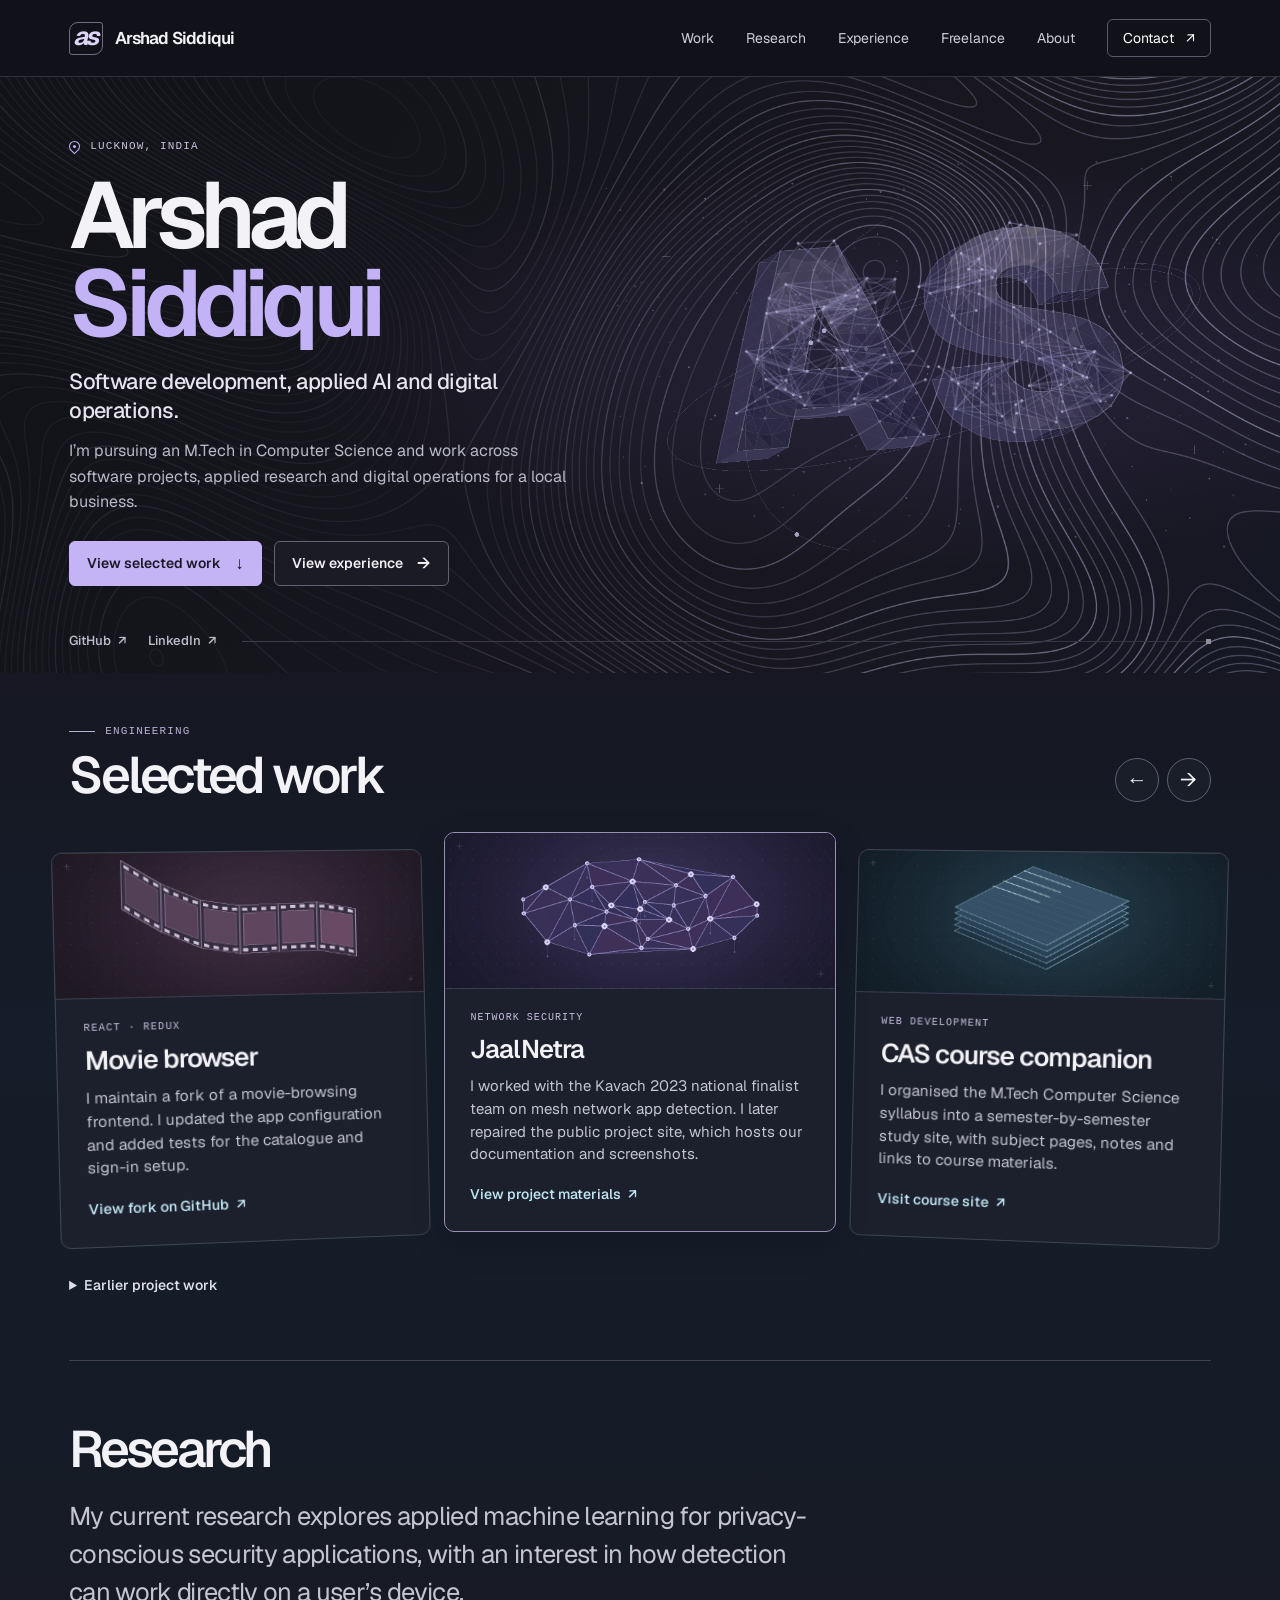
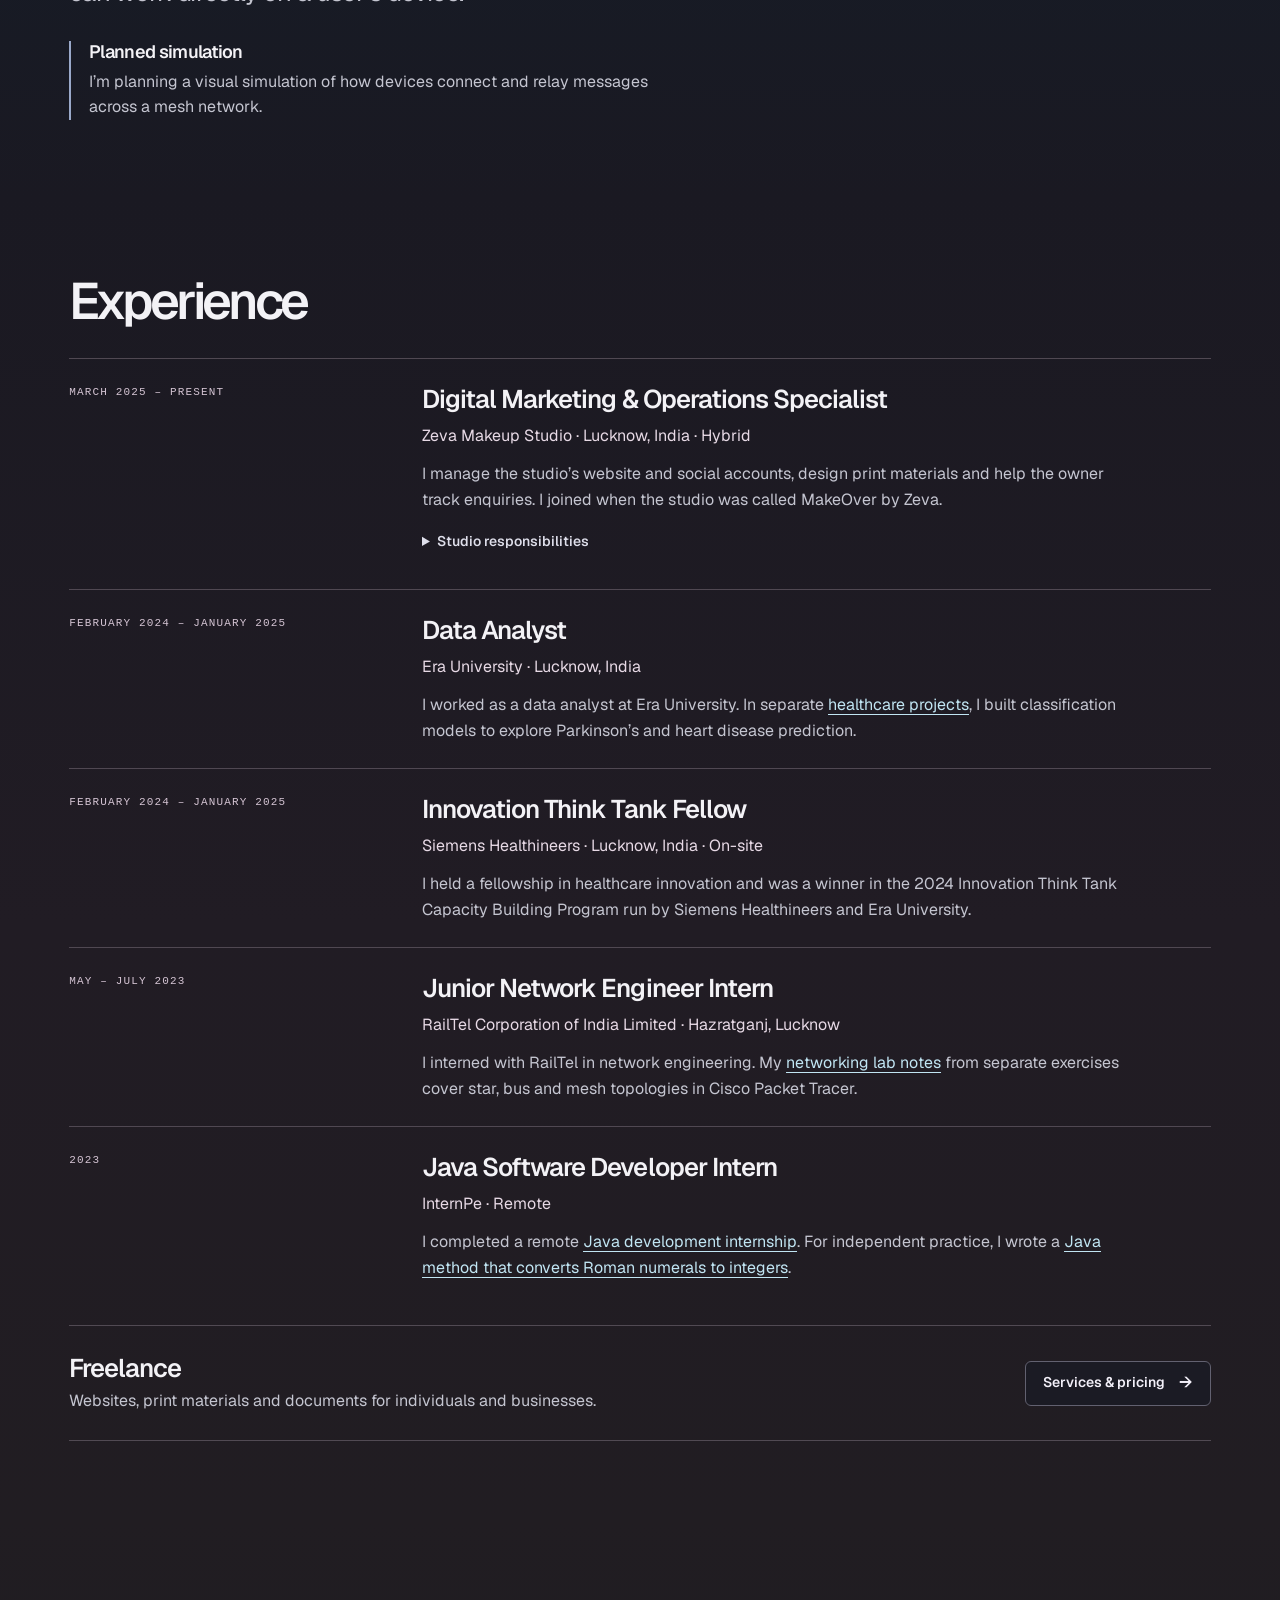
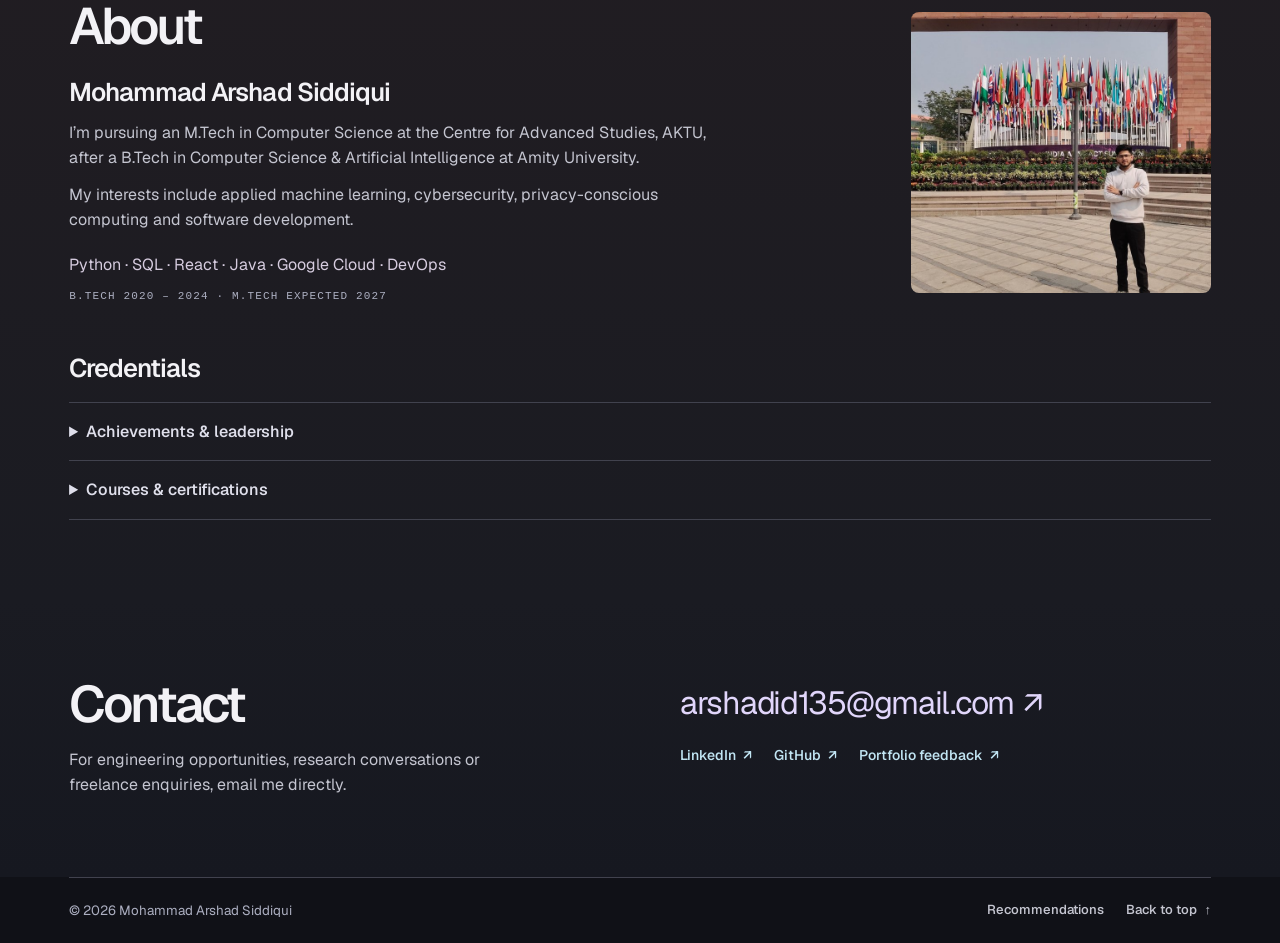
==== commit 38715b8d: "Remove the hero robot and reduce portfolio image weight" ====
--- a/index.html
+++ b/index.html
@@ -39,14 +39,8 @@
           <div class="actions"><a class="button primary" href="#work">View selected work <span aria-hidden="true">↓</span></a><a class="button" href="#experience">View experience <span aria-hidden="true">→</span></a></div>
         </div>
         <div class="hero-art" aria-hidden="true">
-          <div class="spider" data-poses="assets/spider-poses.webp">
-            <img src="assets/spider-robot.webp" width="620" height="420" alt="" fetchpriority="high">
-            <div class="spider-frame"></div>
-          </div>
-          <div class="monogram-intro">
-            <img class="monogram" src="assets/monogram.webp" width="1240" height="840" alt="">
-            <canvas class="formation" width="620" height="420"></canvas>
-          </div>
+          <img class="monogram" src="assets/monogram.webp" width="1240" height="840" alt="" fetchpriority="high">
+          <canvas class="formation" width="620" height="420"></canvas>
         </div>
       </div>
       <div class="wrap hero-foot"><div><a class="text-link" href="https://github.com/Arshad9999">GitHub <span aria-hidden="true">↗</span></a><a class="text-link" href="https://www.linkedin.com/in/arshad-siddiqui-284048225/">LinkedIn <span aria-hidden="true">↗</span></a></div><span class="technical-line" aria-hidden="true"></span></div>
@@ -188,8 +182,7 @@
     </div></section>
   </main>
   <footer class="wrap site-footer">
-    <small>© 2026 Mohammad Arshad Siddiqui<br>
-      Hero animation adapted from <a href="https://sketchfab.com/3d-models/spider-robot-7ea58c2e0e7e48f281d7a840f02aa7b1">Spider Robot</a> by <a href="https://sketchfab.com/muhmdhsn313">Muhammad Hasan Alasady</a> · <a href="https://creativecommons.org/licenses/by/4.0/">CC BY 4.0</a></small>
+    <small>© 2026 Mohammad Arshad Siddiqui</small>
     <div><a href="recommendations.html">Recommendations</a><a href="#top">Back to top <span aria-hidden="true">↑</span></a></div>
   </footer>
 </body>
--- a/styles.css
+++ b/styles.css
@@ -20,7 +20,7 @@
 * { box-sizing: border-box; }
 html { scroll-padding-top: 20px; }
 body { margin: 0; font: 400 16px/1.58 Geist, Arial, sans-serif; color: var(--text); background: var(--ink); }
-.wrap { width: min(1240px, calc(100% - var(--gutter) * 2)); margin-inline: auto; }
+.wrap, .rec-wrap { width: min(1240px, calc(100% - var(--gutter) * 2)); margin-inline: auto; }
 img, canvas { display: block; max-width: 100%; }
 a { color: var(--ice); text-underline-offset: .22em; }
 a:hover { color: white; }
@@ -71,18 +71,7 @@
 .button.primary { background: #c5b4f5; border-color: #c5b4f5; color: #191625; }
 .button.primary:hover { background: #ddd0ff; }
 .hero-art { width: 114%; margin-left: -6%; position: relative; aspect-ratio: 620/420; pointer-events: none; background: url("assets/construction.webp") center/contain no-repeat; }
-.hero-art img, .hero-art canvas, .monogram-intro, .spider, .spider-frame { position: absolute; inset: 0; width: 100%; height: 100%; }
-.monogram-intro { opacity: 0; }
-.spider-frame { background-size: 700% 700%; background-repeat: no-repeat; }
-.spider.show-pose img { visibility: hidden; }
-@media (min-width: 821px) and (prefers-reduced-motion: no-preference) {
-  .spider, .monogram-intro { transition: opacity 260ms ease-out; }
-  .hero-art.forming .monogram-intro { opacity: 1; }
-  .hero-art.forming .spider { opacity: 0; }
-}
-@media (min-width: 821px) and (hover: hover) and (pointer: fine) {
-  .spider { pointer-events: auto; }
-}
+.hero-art img, .hero-art canvas { position: absolute; inset: 0; width: 100%; height: 100%; }
 .hero-foot { position: relative; display: flex; align-items: center; gap: 26px; padding-bottom: 22px; }
 .hero-foot > div, .links { display: flex; gap: 22px; }
 .text-link, .site-footer a { display: inline-flex; align-items: center; gap: 7px; color: var(--ice); font-weight: 540; font-size: 14px; text-decoration: none; }
@@ -105,7 +94,7 @@
 .project-copy .meta { font-size: 10px; color: #c7bfdc; margin-bottom: 9px; }
 .project-copy h3 { margin-bottom: 10px; }
 .project-copy > p:not(.meta) { font-size: 15px; line-height: 1.52; }
-.project-copy .text-link { margin-top: 17px; }
+.project-copy .text-link { margin-top: 17px; position: relative; z-index: 1; }
 .select-card { position: absolute; inset: 0; border: 0; border-radius: inherit; background: transparent; }
 .select-card:focus-visible { outline-offset: -5px; }
 .project-card:has(.select-card:hover:not([hidden])) { border-color: #9c9aad; }
@@ -185,7 +174,6 @@
 .upi-id strong { font: 500 14px/1.5 var(--mono); color: var(--text); }
 .terms + .links { margin-top: 15px; }
 .recommendations-page { background: linear-gradient(#171720,#17202a 55%,#1b1921); }
-.rec-wrap { width: min(1240px, calc(100% - var(--gutter) * 2)); margin-inline: auto; }
 .rec-intro { max-width: 870px; padding-bottom: 0; }
 .rec-intro > p { max-width: 720px; margin-bottom: 10px; }
 .rec-notice { font-size: 14px; color: var(--quiet); }
@@ -233,7 +221,7 @@
   .menu-toggle[aria-expanded="true"] + #primary-nav { padding-bottom: 12px; }
   .hero-inner { grid-template-columns: 1.16fr .84fr; }
   .hero h1 { font-size: clamp(60px,9.4vw,80px); }
-  .gallery, .gallery.ready { grid-template-columns: 1fr; }
+  .gallery { grid-template-columns: 1fr; }
   .project-card { display: grid; grid-template-columns: .8fr 1fr; align-items: stretch; }
   .project-art { height: 100%; object-fit: cover; border-bottom: 0; }
   .gallery-controls, .select-card { display: none; }
@@ -274,7 +262,6 @@
   *, *::before, *::after { scroll-behavior: auto !important; }
   .formation { display: none; }
 }
-.project-copy .text-link { position: relative; z-index: 1; }
 
 @media (max-width: 360px) {
   .hero .actions .button { padding-inline: 9px; gap: 6px; font-size: 12px; }
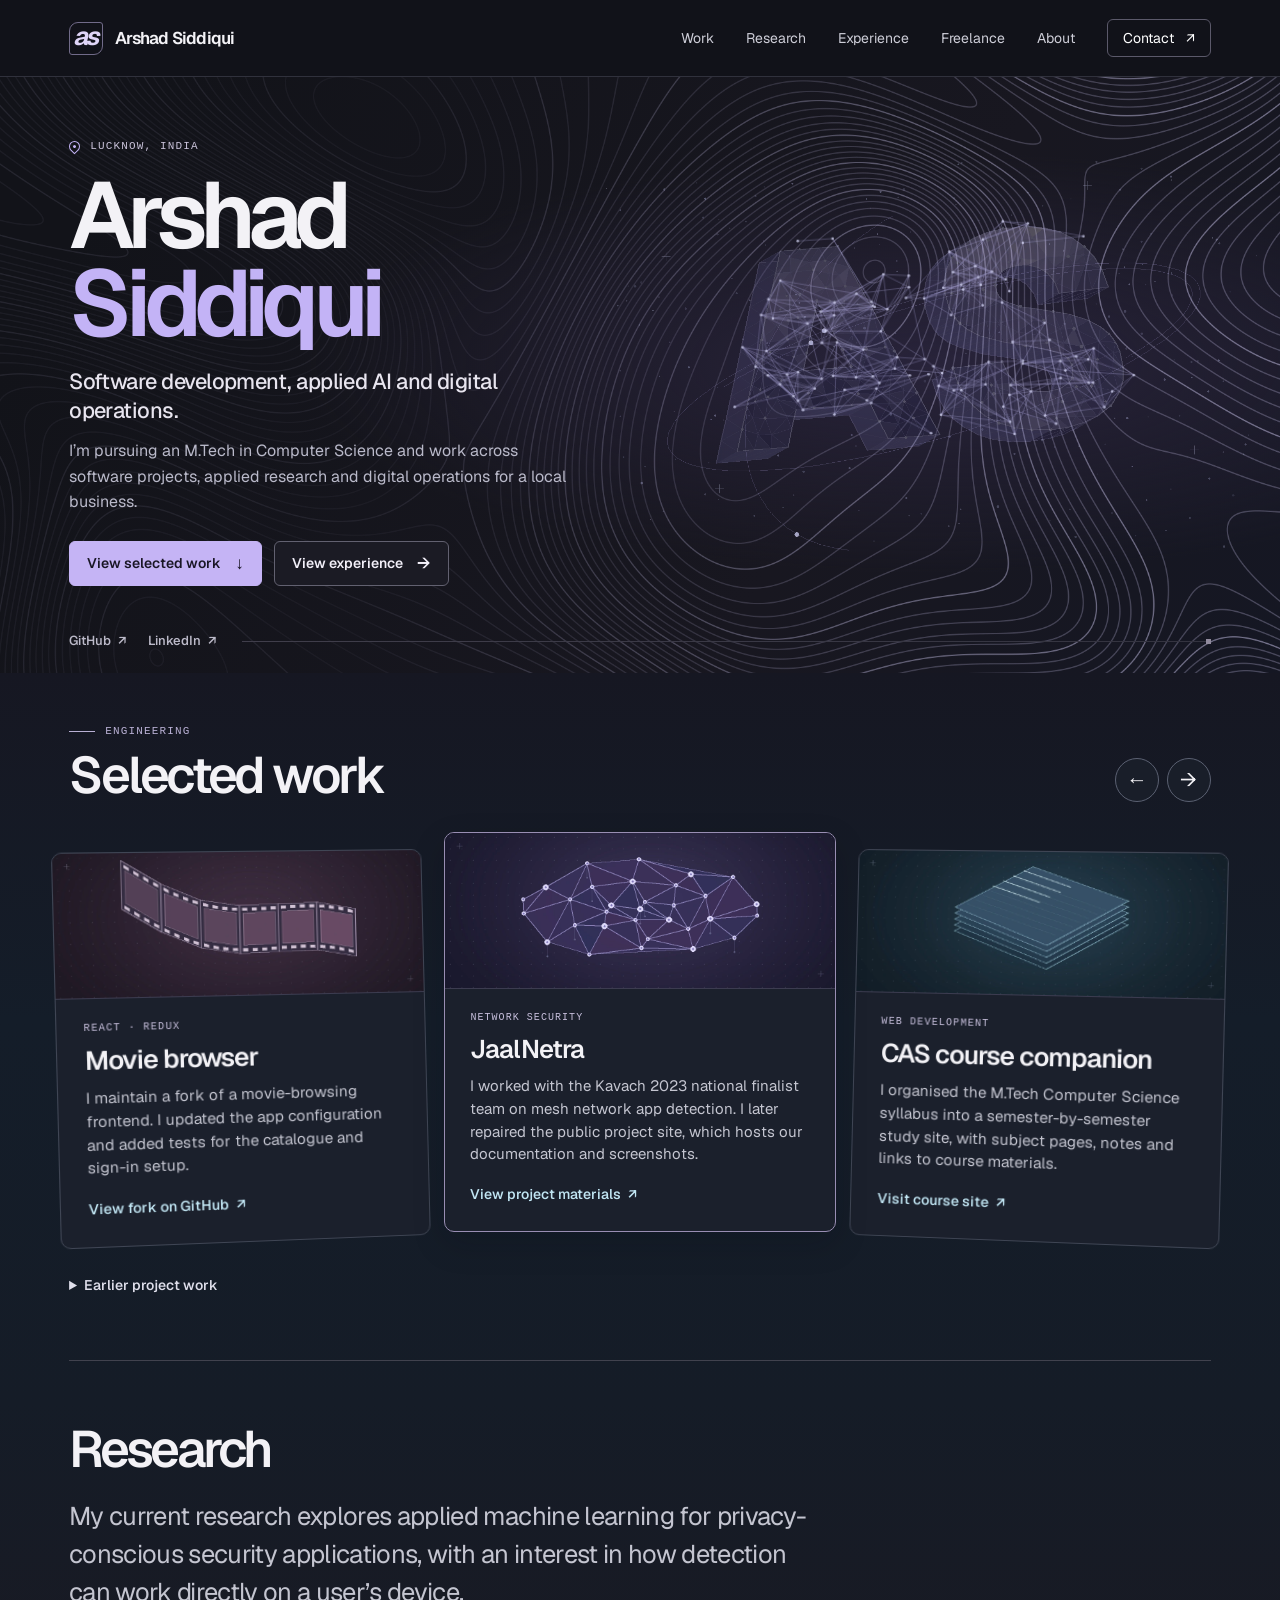
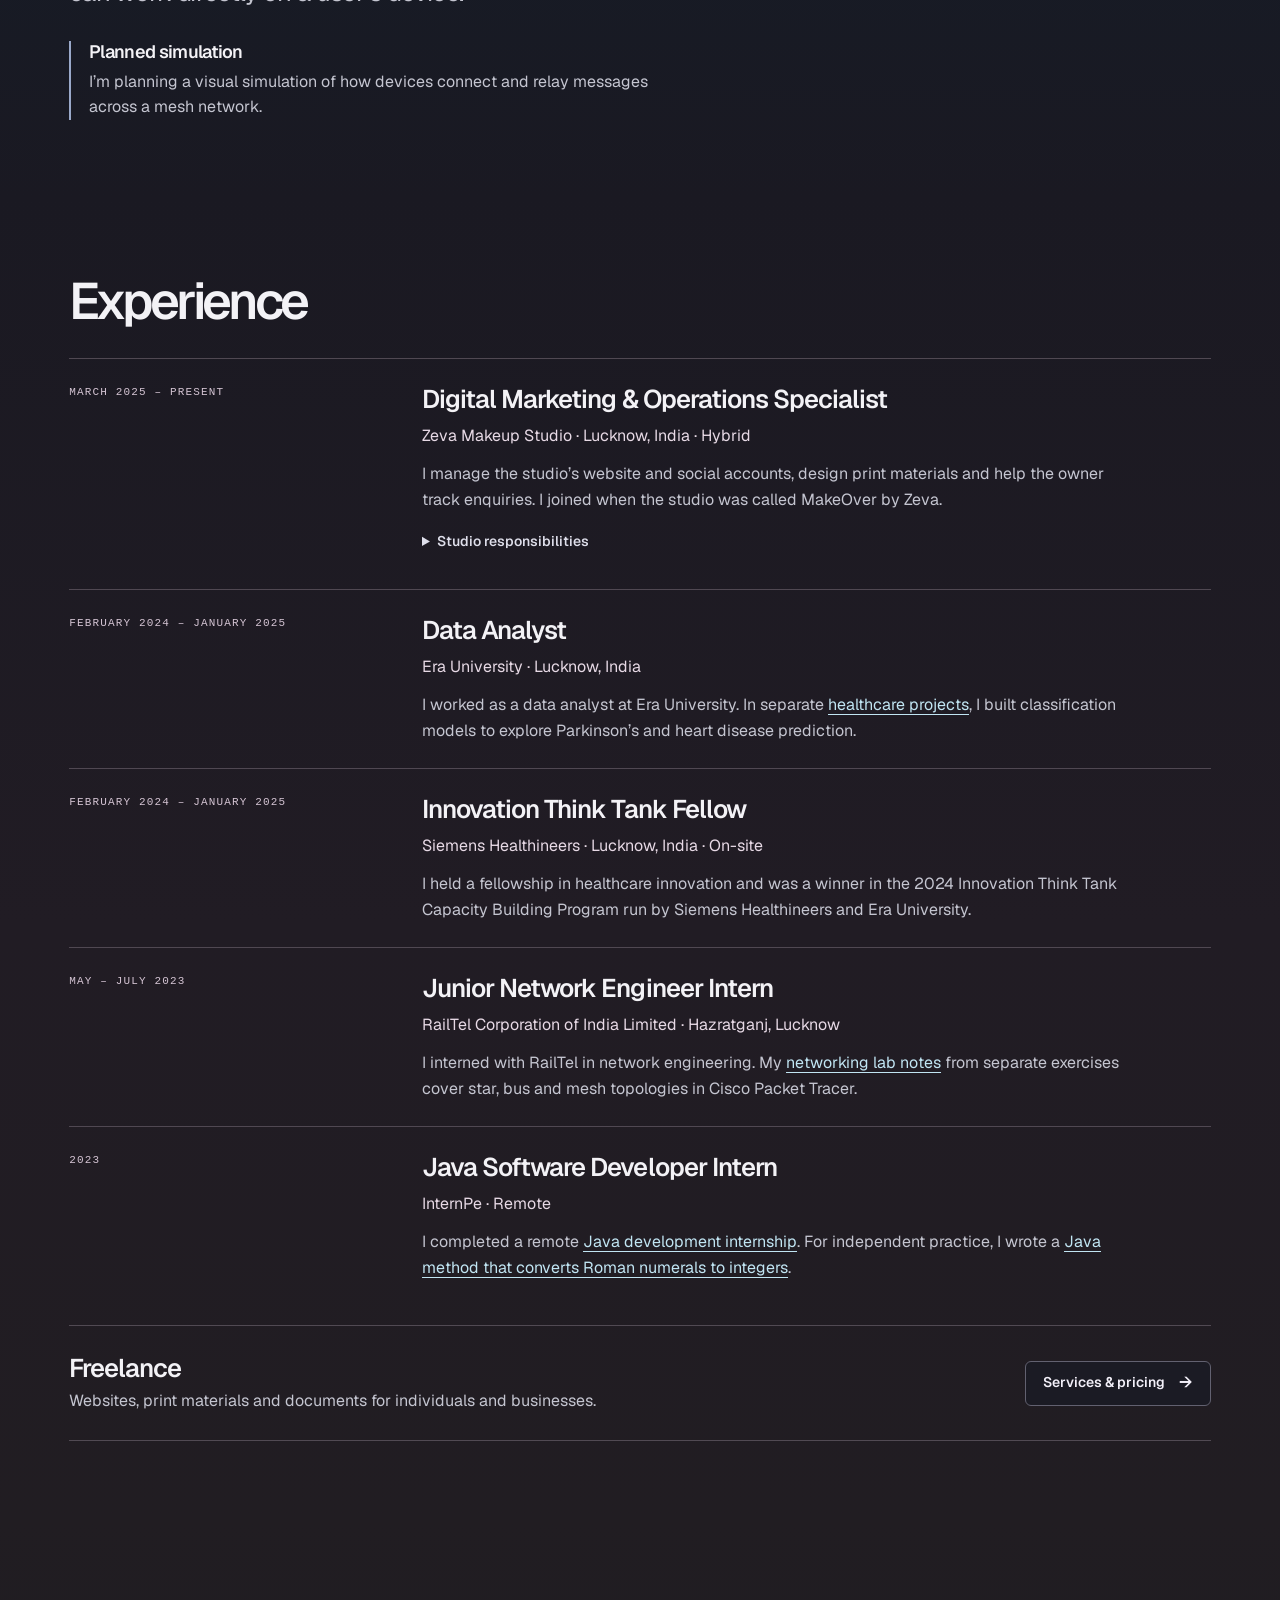
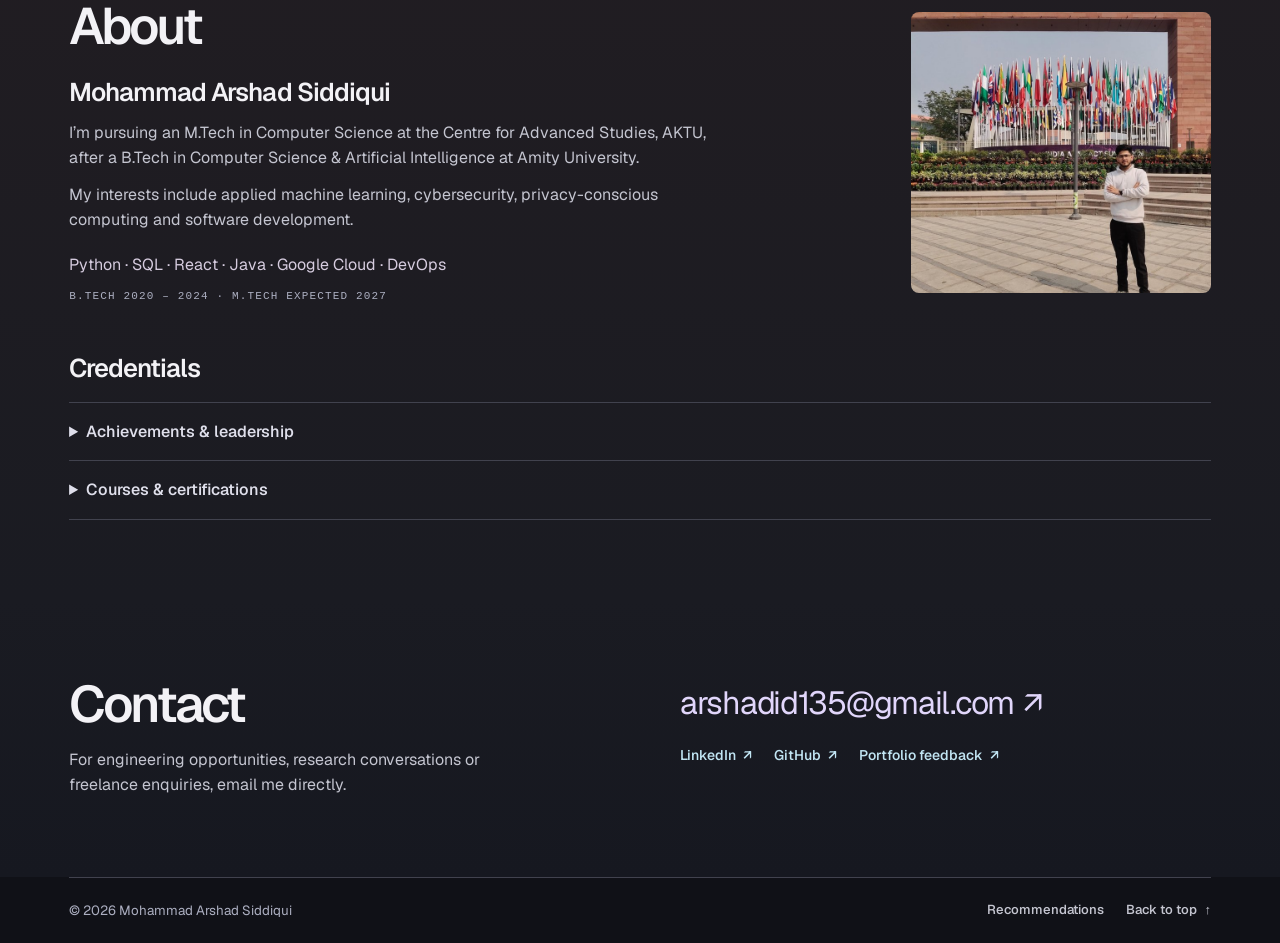
==== commit 53141676: "Update LinkedIn profile links and use the stable healthcare post URL" ====
--- a/index.html
+++ b/index.html
@@ -43,7 +43,7 @@
           <canvas class="formation" width="620" height="420"></canvas>
         </div>
       </div>
-      <div class="wrap hero-foot"><div><a class="text-link" href="https://github.com/Arshad9999">GitHub <span aria-hidden="true">↗</span></a><a class="text-link" href="https://www.linkedin.com/in/arshad-siddiqui-284048225/">LinkedIn <span aria-hidden="true">↗</span></a></div><span class="technical-line" aria-hidden="true"></span></div>
+      <div class="wrap hero-foot"><div><a class="text-link" href="https://github.com/Arshad9999">GitHub <span aria-hidden="true">↗</span></a><a class="text-link" href="https://www.linkedin.com/in/md-arshad-siddiqui/">LinkedIn <span aria-hidden="true">↗</span></a></div><span class="technical-line" aria-hidden="true"></span></div>
     </section>
     <div class="work-research">
       <div class="ribbon-lane" aria-hidden="true"><div class="ribbon-pin"><img src="assets/ribbon.webp" alt="" width="600" height="400" loading="lazy"><canvas width="600" height="400"></canvas></div></div>
@@ -114,7 +114,7 @@
           <span class="meta">February 2024 – January 2025</span>
           <div><h3>Data Analyst</h3>
             <p class="employer">Era University · Lucknow, India</p>
-            <p class="role-summary">I worked as a data analyst at Era University. In separate <a href="https://www.linkedin.com/posts/arshad-siddiqui-284048225_healthtech-aiinhealthcare-datascience-activity-7444291752909303808-KruQ">healthcare projects</a>, I built classification models to explore Parkinson’s and heart disease prediction.</p>
+            <p class="role-summary">I worked as a data analyst at Era University. In separate <a href="https://www.linkedin.com/feed/update/urn:li:activity:7444291752909303808/">healthcare projects</a>, I built classification models to explore Parkinson’s and heart disease prediction.</p>
           </div>
         </article>
         <article class="role">
@@ -178,7 +178,7 @@
     <section class="section contact" id="contact"><div class="wrap contact-grid">
       <div><h2>Contact</h2><p>For engineering opportunities, research conversations or freelance enquiries, email me directly.</p></div>
       <div><a class="email" href="mailto:arshadid135@gmail.com">arshadid135@gmail.com <span aria-hidden="true">↗</span></a>
-      <div class="links"><a class="text-link" href="https://www.linkedin.com/in/arshad-siddiqui-284048225/">LinkedIn <span aria-hidden="true">↗</span></a><a class="text-link" href="https://github.com/Arshad9999">GitHub <span aria-hidden="true">↗</span></a><a class="text-link" href="https://docs.google.com/forms/d/e/1FAIpQLSdee4cFiQqP_PG-kN9KWzv3sLzrkK9yNofzLFvuTc5yZTrLYQ/viewform?usp=publish-editor">Portfolio feedback <span aria-hidden="true">↗</span></a></div></div>
+      <div class="links"><a class="text-link" href="https://www.linkedin.com/in/md-arshad-siddiqui/">LinkedIn <span aria-hidden="true">↗</span></a><a class="text-link" href="https://github.com/Arshad9999">GitHub <span aria-hidden="true">↗</span></a><a class="text-link" href="https://docs.google.com/forms/d/e/1FAIpQLSdee4cFiQqP_PG-kN9KWzv3sLzrkK9yNofzLFvuTc5yZTrLYQ/viewform?usp=publish-editor">Portfolio feedback <span aria-hidden="true">↗</span></a></div></div>
     </div></section>
   </main>
   <footer class="wrap site-footer">
